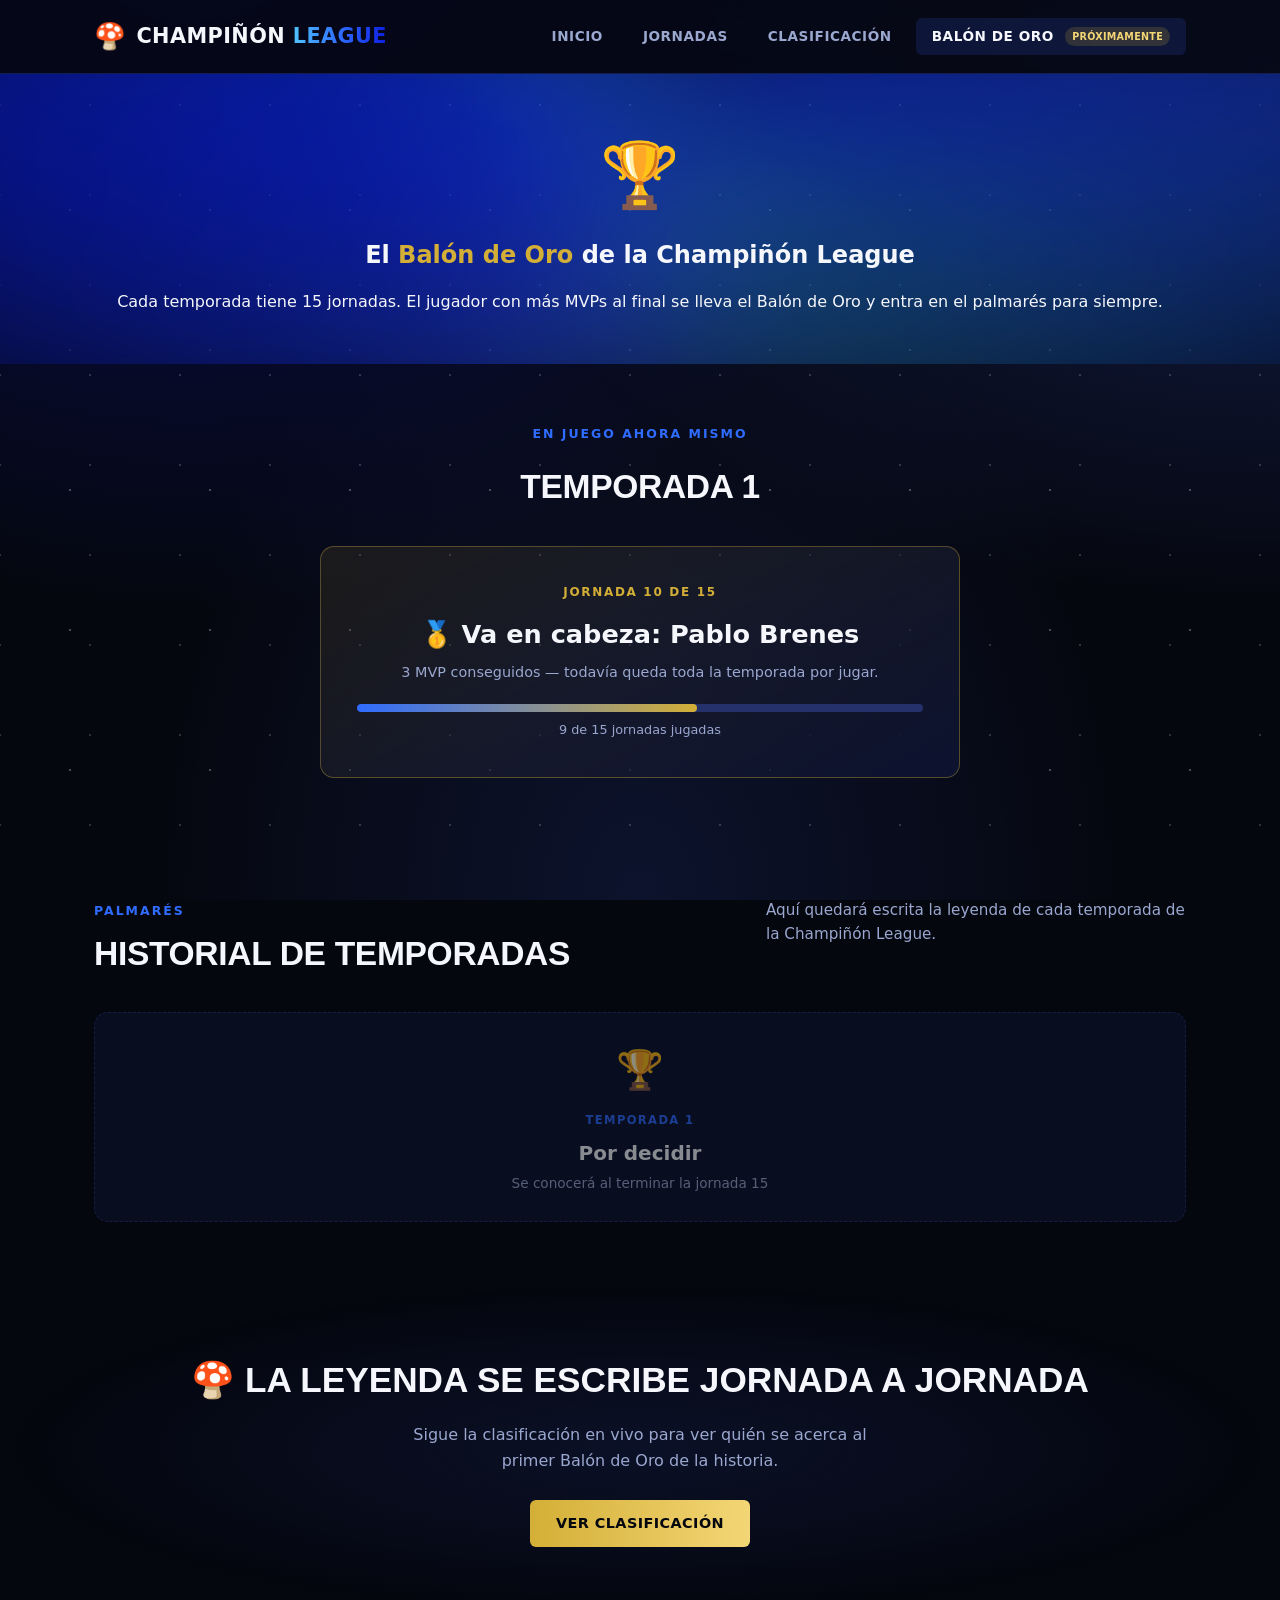
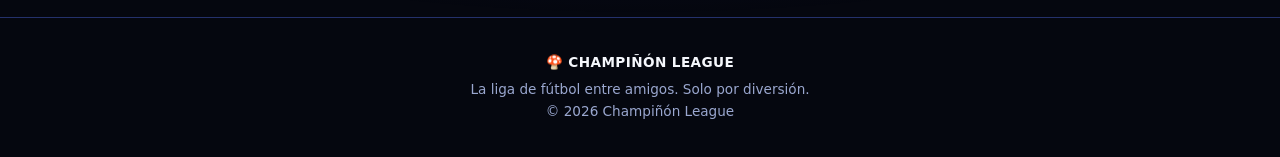
==== balon-de-oro.html @ 0bfac767 "Jornada 9 jugada: MVP Fran, lesión de Roberto; añadir jornada 10 pendiente Co-Authored-By: Claude So" ====
<!DOCTYPE html>
<html lang="es">
<head>
<meta charset="UTF-8">
<meta name="viewport" content="width=device-width, initial-scale=1.0, maximum-scale=1.0, user-scalable=no, shrink-to-fit=no">
<title>Champiñón League — Balón de Oro</title>
<meta name="description" content="Palmarés del Balón de Oro de la Champiñón League: quién ha ganado cada temporada y quién va camino de ganar la actual.">
<link rel="stylesheet" href="css/style.css">
</head>
<body>

<header class="cabecera">
  <nav class="nav">
    <a href="index.html" class="marca">
      <span class="icono">🍄</span>
      <span>Champiñón <span class="liga">League</span></span>
    </a>
    <button class="menu-toggle" id="menuToggle" aria-label="Abrir menú">
      <span></span><span></span><span></span>
    </button>
    <div class="enlaces" id="enlaces">
      <a href="index.html">Inicio</a>
      <a href="jornadas.html">Jornadas</a>
      <a href="clasificacion.html">Clasificación</a>
      <a href="balon-de-oro.html" class="activo">Balón de Oro <span class="badge-proximamente">Próximamente</span></a>
    </div>
  </nav>
</header>

<section class="balon-hero">
  <div class="contenedor">
    <div class="hero-glow" aria-hidden="true"></div>
    <div class="emoji-grande">🏆</div>
    <h1>El <span class="destacado" style="color:var(--oro)">Balón de Oro</span> de la Champiñón League</h1>
    <p class="subtitulo" style="margin-top:14px;">
      Cada temporada tiene 15 jornadas. El jugador con más MVPs al final se
      lleva el Balón de Oro y entra en el palmarés para siempre.
    </p>
  </div>
</section>

<section>
  <div class="contenedor">
    <div class="titulo-seccion" style="justify-content:center; text-align:center; flex-direction:column; align-items:center;">
      <span class="eyebrow">En juego ahora mismo</span>
      <h2>Temporada 1</h2>
    </div>

    <div class="temporada-actual-card">
      <span class="eyebrow">Jornada 10 de 15</span>
      <h3>🥇 Va en cabeza: Pablo Brenes</h3>
      <p>3 MVP conseguidos — todavía queda toda la temporada por jugar.</p>
      <div class="progreso-barra">
        <div class="relleno" style="width:60%;"></div>
      </div>
      <div class="progreso-texto">9 de 15 jornadas jugadas</div>
    </div>
  </div>
</section>

<section>
  <div class="contenedor">
    <div class="titulo-seccion">
      <div>
        <span class="eyebrow">Palmarés</span>
        <h2>Historial de temporadas</h2>
      </div>
      <p>Aquí quedará escrita la leyenda de cada temporada de la Champiñón League.</p>
    </div>

    <div class="historial-grid">
      <div class="temporada-card pendiente">
        <div class="trofeo-grande">🏆</div>
        <div class="num-temporada">Temporada 1</div>
        <div class="ganador">Por decidir</div>
        <div class="detalle">Se conocerá al terminar la jornada 15</div>
      </div>
    </div>
  </div>
</section>

<section class="cta">
  <div class="contenedor">
    <h2>🍄 La leyenda se escribe jornada a jornada</h2>
    <p>Sigue la clasificación en vivo para ver quién se acerca al primer Balón de Oro de la historia.</p>
    <a href="clasificacion.html" class="boton oro">Ver clasificación</a>
  </div>
</section>

<footer>
  <div class="contenedor">
    <div class="foot-marca">🍄 Champiñón League</div>
    <div>La liga de fútbol entre amigos. Solo por diversión.</div>
    <div>© 2026 Champiñón League</div>
  </div>
</footer>

<script>
  const toggle = document.getElementById('menuToggle');
  const enlaces = document.getElementById('enlaces');
  toggle.addEventListener('click', () => enlaces.classList.toggle('abierto'));
</script>

</body>
</html>
---- css/style.css ----
/* Champiñón League — estilos estilo UEFA Champions League */

:root {
  --azul-ucl: #0a1240;
  --azul-medio: #101e5e;
  --verde-cesped: #142868;      /* usado en gradientes (antes verde cancha) */
  --verde-oscuro: #060a24;      /* fondo profundo / texto sobre acentos claros */
  --verde-neon: #2f6cff;        /* azul UCL brillante, acento principal */
  --azul-profundo: #0d1ee0;     /* azul intenso para degradados */
  --azul-brillo: #4fc3ff;       /* azul cian claro, reflejos tipo cristal */
  --oro: #d4af37;
  --oro-claro: #f3d675;
  --negro: #05070f;
  --gris-oscuro: #0d1330;
  --gris-medio: #24316b;
  --blanco: #f5f7fc;
  --texto-suave: #9aa7cf;
  --rojo-tarjeta: #e63946;
  --radius: 14px;
  --sombra: 0 10px 30px rgba(0, 0, 0, 0.45);
}

* {
  box-sizing: border-box;
  margin: 0;
  padding: 0;
}

html {
  scroll-behavior: smooth;
}

body {
  font-family: 'Segoe UI', system-ui, -apple-system, sans-serif;
  background: var(--negro);
  color: var(--blanco);
  line-height: 1.6;
  overflow-x: hidden;
}

/* Fondo tipo "starball" de la Champions: degradado de azules + estrellas dispersas */
body::before {
  content: "";
  position: fixed;
  inset: 0;
  z-index: -2;
  background:
    radial-gradient(ellipse at 15% -10%, rgba(13, 30, 224, 0.35), transparent 50%),
    radial-gradient(ellipse at 100% 10%, rgba(63, 102, 255, 0.25), transparent 45%),
    radial-gradient(ellipse at 50% 100%, rgba(63, 102, 255, 0.12), transparent 55%),
    linear-gradient(180deg, #070c26, var(--negro) 40%);
}

body::after {
  content: "";
  position: fixed;
  inset: 0;
  z-index: -1;
  pointer-events: none;
  opacity: 0.5;
  background-image:
    radial-gradient(rgba(255, 255, 255, 0.55) 1px, transparent 1.4px),
    radial-gradient(rgba(255, 255, 255, 0.35) 1px, transparent 1.4px);
  background-size: 140px 140px, 90px 90px;
  background-position: 0 0, 45px 60px;
}

img {
  max-width: 100%;
  display: block;
}

a {
  color: inherit;
  text-decoration: none;
}

.contenedor {
  width: 100%;
  max-width: 1140px;
  margin: 0 auto;
  padding: 0 24px;
}

/* ---------- Header ---------- */

.cabecera {
  position: sticky;
  top: 0;
  z-index: 100;
  background: rgba(5, 7, 15, 0.85);
  backdrop-filter: blur(10px);
  border-bottom: 1px solid rgba(63, 102, 255, 0.25);
}

.nav {
  display: flex;
  align-items: center;
  justify-content: space-between;
  padding: 16px 24px;
  max-width: 1140px;
  margin: 0 auto;
}

.marca {
  display: flex;
  align-items: center;
  gap: 10px;
  font-weight: 900;
  font-size: 1.3rem;
  letter-spacing: 0.02em;
  text-transform: uppercase;
}

.marca .icono {
  font-size: 1.6rem;
}

.marca .liga {
  background: linear-gradient(90deg, var(--azul-brillo), var(--verde-neon), var(--azul-profundo));
  -webkit-background-clip: text;
  background-clip: text;
  color: transparent;
}

.enlaces {
  display: flex;
  gap: 8px;
  align-items: center;
}

.enlaces a {
  padding: 8px 16px;
  border-radius: 6px;
  font-weight: 700;
  font-size: 0.85rem;
  text-transform: uppercase;
  letter-spacing: 0.04em;
  color: var(--texto-suave);
  transition: background 0.2s, color 0.2s;
}

.badge-proximamente {
  display: inline-block;
  margin-left: 6px;
  padding: 2px 7px;
  border-radius: 999px;
  background: rgba(212, 175, 55, 0.18);
  color: var(--oro-claro);
  font-size: 0.6rem;
  font-weight: 800;
  letter-spacing: 0.03em;
  vertical-align: middle;
}

.enlaces a:hover,
.enlaces a.activo {
  background: rgba(63, 102, 255, 0.15);
  color: var(--blanco);
}

.menu-toggle {
  display: none;
  flex-direction: column;
  gap: 5px;
  background: none;
  border: none;
  cursor: pointer;
  padding: 8px;
}

.menu-toggle span {
  width: 24px;
  height: 2px;
  background: var(--blanco);
  border-radius: 2px;
}

/* ---------- Hero ---------- */

.hero,
.balon-hero {
  position: relative;
  padding: 90px 24px 70px;
  text-align: center;
  overflow: hidden;
  isolation: isolate;
}

.hero::after {
  content: "";
  position: absolute;
  bottom: 0;
  left: 0;
  right: 0;
  height: 1px;
  background: linear-gradient(90deg, transparent, rgba(63, 102, 255, 0.5), transparent);
}

/* Resplandor tipo "starball" de la Champions detrás de cada hero */
.hero-glow {
  position: absolute;
  inset: -30%;
  z-index: -1;
  pointer-events: none;
  background:
    radial-gradient(ellipse at 50% 25%, transparent 0%, rgba(5, 7, 15, 0.4) 55%, var(--negro) 88%),
    conic-gradient(
      from 200deg at 50% 30%,
      rgba(63, 102, 255, 0.6) 0deg,
      rgba(13, 30, 224, 0.55) 70deg,
      rgba(79, 195, 255, 0.5) 130deg,
      transparent 180deg,
      rgba(13, 30, 224, 0.5) 230deg,
      rgba(79, 195, 255, 0.4) 290deg,
      rgba(63, 102, 255, 0.6) 360deg
    );
  filter: blur(80px) saturate(1.35);
  animation: girar-glow 22s linear infinite;
}

@keyframes girar-glow {
  from { transform: rotate(0deg); }
  to { transform: rotate(360deg); }
}

.hero-emoji {
  font-size: 3.2rem;
  margin-bottom: 14px;
}

.hero h1 {
  font-family: 'Arial Black', 'Segoe UI', sans-serif;
  font-size: clamp(2.2rem, 6vw, 3.6rem);
  font-weight: 900;
  letter-spacing: -0.01em;
  text-transform: uppercase;
  line-height: 1.05;
  margin-bottom: 18px;
}

.hero h1 .destacado {
  background: linear-gradient(90deg, var(--azul-brillo), var(--verde-neon), var(--azul-profundo));
  -webkit-background-clip: text;
  background-clip: text;
  color: transparent;
  display: inline-block;
}

.hero p.subtitulo {
  max-width: 640px;
  margin: 0 auto 32px;
  color: var(--texto-suave);
  font-size: 1.1rem;
}

.hero-stats {
  display: flex;
  flex-wrap: wrap;
  gap: 14px;
  justify-content: center;
  margin-top: 10px;
}

.stat-chip {
  background: var(--gris-oscuro);
  border: 1px solid var(--gris-medio);
  border-radius: 8px;
  padding: 10px 20px;
  font-size: 0.85rem;
  font-weight: 700;
  text-transform: uppercase;
  letter-spacing: 0.03em;
  color: var(--texto-suave);
}

.stat-chip strong {
  color: var(--blanco);
  font-size: 1rem;
}

/* ---------- Secciones generales ---------- */

section {
  padding: 60px 0;
}

.titulo-seccion {
  display: flex;
  align-items: baseline;
  justify-content: space-between;
  flex-wrap: wrap;
  gap: 10px;
  margin-bottom: 32px;
}

.titulo-seccion h2 {
  font-family: 'Arial Black', 'Segoe UI', sans-serif;
  font-size: clamp(1.6rem, 4vw, 2.1rem);
  font-weight: 900;
  text-transform: uppercase;
  letter-spacing: -0.01em;
}

.titulo-seccion .eyebrow {
  display: block;
  font-size: 0.78rem;
  text-transform: uppercase;
  letter-spacing: 0.16em;
  color: var(--verde-neon);
  font-weight: 800;
  margin-bottom: 6px;
}

.titulo-seccion p {
  color: var(--texto-suave);
  font-size: 0.95rem;
  max-width: 420px;
}

/* ---------- Tarjetas de jornada ---------- */

.jornadas-grid {
  display: flex;
  flex-direction: column;
  gap: 22px;
}

.jornada-card {
  display: flex;
  align-items: flex-start;
  gap: 26px;
  background: linear-gradient(155deg, var(--gris-oscuro), var(--negro));
  border: 1px solid var(--gris-medio);
  border-radius: var(--radius);
  padding: 26px;
  position: relative;
  transition: transform 0.25s ease, border-color 0.25s ease, box-shadow 0.25s ease;
}

.jornada-card:hover {
  transform: translateY(-4px);
  border-color: rgba(63, 102, 255, 0.5);
  box-shadow: 0 12px 30px rgba(63, 102, 255, 0.12);
}

.jornada-info {
  flex: 1;
  min-width: 0;
  display: flex;
  align-items: flex-start;
  gap: 18px;
}

.jornada-texto {
  flex: 1;
  min-width: 0;
}

.jornada-numero {
  display: inline-flex;
  align-items: center;
  gap: 8px;
  background: rgba(63, 102, 255, 0.15);
  color: var(--blanco);
  font-weight: 800;
  font-size: 0.75rem;
  text-transform: uppercase;
  letter-spacing: 0.05em;
  padding: 5px 12px;
  border-radius: 6px;
  margin-bottom: 16px;
}

.jornada-card h3 {
  font-size: 1.25rem;
  font-weight: 800;
  margin-bottom: 4px;
}

.jornada-fecha {
  color: var(--texto-suave);
  font-size: 0.85rem;
  margin-bottom: 18px;
}

.jornada-destacados {
  display: flex;
  flex-direction: row;
  flex-wrap: wrap;
  gap: 10px 32px;
  margin-bottom: 18px;
}

.destacado-item {
  display: flex;
  align-items: center;
  gap: 10px;
  font-size: 0.9rem;
}

.destacado-item .emoji {
  font-size: 1.1rem;
  width: 24px;
  text-align: center;
}

.destacado-item .etiqueta {
  color: var(--texto-suave);
  min-width: 90px;
}

.destacado-item .valor {
  font-weight: 700;
}

.mvp-banner {
  display: flex;
  align-items: center;
  gap: 10px;
  background: linear-gradient(90deg, rgba(212, 175, 55, 0.16), rgba(212, 175, 55, 0.02));
  border: 1px solid rgba(212, 175, 55, 0.35);
  border-radius: 10px;
  padding: 10px 14px;
  margin-bottom: 16px;
}

.mvp-banner .trofeo {
  font-size: 1.3rem;
}

.mvp-banner .texto small {
  display: block;
  color: var(--texto-suave);
  font-size: 0.7rem;
  text-transform: uppercase;
  letter-spacing: 0.1em;
}

.mvp-banner .texto strong {
  color: var(--oro-claro);
  font-size: 1.02rem;
}

.lesion-banner {
  display: flex;
  align-items: center;
  gap: 10px;
  background: linear-gradient(90deg, rgba(230, 57, 70, 0.16), rgba(230, 57, 70, 0.02));
  border: 1px solid rgba(230, 57, 70, 0.35);
  border-radius: 10px;
  padding: 10px 14px;
  margin-bottom: 16px;
}

.lesion-banner .cruz {
  font-size: 1.3rem;
}

.lesion-banner .texto small {
  display: block;
  color: var(--texto-suave);
  font-size: 0.7rem;
  text-transform: uppercase;
  letter-spacing: 0.1em;
}

.lesion-banner .texto strong {
  color: var(--rojo-tarjeta);
  font-size: 1.02rem;
}

.mvp-poster {
  flex-shrink: 0;
  height: 230px;
}

.mvp-poster img {
  height: 100%;
  width: auto;
  display: block;
  border-radius: 8px;
  border: 1px solid rgba(212, 175, 55, 0.35);
  object-fit: cover;
}

.jornada-video {
  display: inline-flex;
  align-items: center;
  gap: 8px;
  font-size: 0.8rem;
  font-weight: 800;
  text-transform: uppercase;
  letter-spacing: 0.03em;
  color: var(--blanco);
  border: 1px solid rgba(63, 102, 255, 0.4);
  padding: 8px 14px;
  border-radius: 6px;
  transition: background 0.2s;
}

.jornada-video:hover {
  background: rgba(63, 102, 255, 0.15);
}

.ver-mas-wrap {
  text-align: center;
  margin-top: 36px;
}

/* ---------- Portada: noticias + sidebar ---------- */

.portada-layout {
  display: grid;
  grid-template-columns: 2fr 1fr;
  gap: 28px;
  align-items: start;
}

.noticia-card {
  display: block;
  background: linear-gradient(155deg, var(--gris-oscuro), var(--negro));
  border: 1px solid var(--gris-medio);
  border-radius: var(--radius);
  overflow: hidden;
  transition: transform 0.25s ease, border-color 0.25s ease, box-shadow 0.25s ease;
}

.noticia-card:hover {
  transform: translateY(-4px);
  border-color: rgba(63, 102, 255, 0.5);
  box-shadow: 0 12px 30px rgba(63, 102, 255, 0.12);
}

.noticia-img {
  aspect-ratio: 16 / 9;
  display: flex;
  align-items: center;
  justify-content: center;
  font-size: 2.4rem;
  background:
    radial-gradient(ellipse at 30% 20%, rgba(63, 102, 255, 0.4), transparent 60%),
    linear-gradient(155deg, var(--azul-medio), var(--negro));
  position: relative;
  overflow: hidden;
}

.noticia-img img {
  position: absolute;
  inset: 0;
  width: 100%;
  height: 100%;
  object-fit: cover;
}

.noticia-card.destacada .noticia-img {
  font-size: 3.4rem;
}

.noticia-tag {
  position: absolute;
  top: 12px;
  left: 12px;
  background: rgba(5, 7, 15, 0.75);
  border: 1px solid rgba(63, 102, 255, 0.4);
  color: var(--blanco);
  font-size: 0.68rem;
  font-weight: 800;
  text-transform: uppercase;
  letter-spacing: 0.06em;
  padding: 4px 10px;
  border-radius: 999px;
}

.noticia-tag.oro {
  border-color: rgba(212, 175, 55, 0.5);
  color: var(--oro-claro);
}

.noticia-tag.rojo {
  border-color: rgba(230, 57, 70, 0.55);
  color: #ff8a94;
}

.noticia-body {
  padding: 18px 20px 22px;
}

.noticia-card.destacada .noticia-body {
  padding: 22px 24px 26px;
}

.noticia-fecha {
  color: var(--texto-suave);
  font-size: 0.75rem;
  text-transform: uppercase;
  letter-spacing: 0.05em;
  margin-bottom: 8px;
}

.noticia-body h3 {
  font-size: 1.02rem;
  font-weight: 800;
  line-height: 1.3;
  margin-bottom: 8px;
}

.noticia-card.destacada .noticia-body h3 {
  font-size: 1.4rem;
}

.noticia-body p {
  color: var(--texto-suave);
  font-size: 0.87rem;
}

.noticias-grid-secundarias {
  display: grid;
  grid-template-columns: repeat(2, 1fr);
  gap: 20px;
  margin-top: 20px;
}

@media (max-width: 560px) {
  .noticias-grid-secundarias {
    grid-template-columns: 1fr;
  }
}

.sidebar-col {
  display: flex;
  flex-direction: column;
  gap: 22px;
}

.widget {
  background: var(--gris-oscuro);
  border: 1px solid var(--gris-medio);
  border-radius: var(--radius);
  padding: 22px;
}

.widget-titulo {
  display: flex;
  align-items: center;
  justify-content: space-between;
  margin-bottom: 16px;
}

.widget-titulo h3 {
  font-size: 0.95rem;
  font-weight: 800;
  text-transform: uppercase;
  letter-spacing: 0.05em;
}

.widget-titulo .eyebrow {
  font-size: 0.68rem;
  color: var(--verde-neon);
  font-weight: 800;
  text-transform: uppercase;
  letter-spacing: 0.1em;
}

.mini-tabla {
  display: flex;
  flex-direction: column;
  gap: 4px;
}

.mini-fila {
  display: flex;
  align-items: center;
  gap: 10px;
  padding: 9px 6px;
  border-radius: 8px;
  font-size: 0.87rem;
}

.mini-fila.lider {
  background: rgba(212, 175, 55, 0.08);
}

.mini-fila .mini-pos {
  width: 18px;
  color: var(--texto-suave);
  font-weight: 800;
  font-size: 0.8rem;
}

.mini-fila.lider .mini-pos {
  color: var(--oro);
}

.mini-fila .avatar {
  width: 28px;
  height: 28px;
  font-size: 0.68rem;
}

.mini-fila .mini-nombre {
  flex: 1;
  font-weight: 700;
}

.mini-fila .mini-mvp {
  font-weight: 800;
  color: var(--oro-claro);
  font-size: 0.85rem;
}

.widget-link {
  display: block;
  text-align: center;
  margin-top: 16px;
  font-size: 0.8rem;
  font-weight: 800;
  text-transform: uppercase;
  letter-spacing: 0.04em;
  color: var(--blanco);
  border: 1px solid var(--gris-medio);
  padding: 10px;
  border-radius: 6px;
  transition: border-color 0.2s, background 0.2s;
}

.widget-link:hover {
  border-color: var(--verde-neon);
  background: rgba(63, 102, 255, 0.1);
}

.reglas-lista {
  display: flex;
  flex-direction: column;
  gap: 14px;
}

.regla-item {
  display: flex;
  align-items: flex-start;
  gap: 10px;
}

.regla-num {
  flex-shrink: 0;
  width: 22px;
  height: 22px;
  border-radius: 50%;
  background: rgba(63, 102, 255, 0.15);
  color: var(--verde-neon);
  font-weight: 800;
  font-size: 0.72rem;
  display: flex;
  align-items: center;
  justify-content: center;
}

.regla-item p {
  color: var(--texto-suave);
  font-size: 0.85rem;
  line-height: 1.5;
}

/* ---------- Vídeo highlights (jornadas) ---------- */

.video-frame {
  position: relative;
  aspect-ratio: 16 / 9;
  border-radius: 10px;
  overflow: hidden;
  background:
    radial-gradient(ellipse at 30% 20%, rgba(63, 102, 255, 0.35), transparent 60%),
    linear-gradient(155deg, var(--azul-medio), var(--negro));
  display: flex;
  align-items: center;
  justify-content: center;
  border: 1px solid var(--gris-medio);
}

.video-frame[data-video] {
  cursor: pointer;
}

.video-frame[data-video]:hover .play-btn {
  background: rgba(63, 102, 255, 0.35);
  transform: scale(1.08);
}

.jornada-card .video-frame {
  flex: 0 0 320px;
  width: 320px;
}

.video-frame iframe {
  position: absolute;
  inset: 0;
  width: 100%;
  height: 100%;
  border: 0;
}

.video-poster {
  position: absolute;
  inset: 0;
  width: 100%;
  height: 100%;
  object-fit: cover;
  z-index: 0;
}

.video-frame.tiene-portada::after {
  content: "";
  position: absolute;
  inset: 0;
  background: linear-gradient(180deg, rgba(5, 7, 15, 0.15), rgba(5, 7, 15, 0.55));
  z-index: 0;
}

.video-frame .play-btn,
.video-frame .video-label {
  position: relative;
  z-index: 1;
}

.video-frame .play-btn {
  width: 58px;
  height: 58px;
  border-radius: 50%;
  background: rgba(255, 255, 255, 0.1);
  backdrop-filter: blur(4px);
  border: 1px solid rgba(255, 255, 255, 0.3);
  display: flex;
  align-items: center;
  justify-content: center;
  font-size: 1.3rem;
  color: var(--blanco);
  transition: background 0.2s, transform 0.2s;
}

.video-frame .video-label {
  position: absolute;
  bottom: 12px;
  left: 12px;
  font-size: 0.68rem;
  text-transform: uppercase;
  letter-spacing: 0.06em;
  font-weight: 800;
  background: rgba(5, 7, 15, 0.65);
  padding: 5px 10px;
  border-radius: 6px;
}

.boton {
  display: inline-flex;
  align-items: center;
  gap: 8px;
  background: linear-gradient(90deg, var(--azul-brillo), var(--verde-neon), var(--azul-profundo));
  color: var(--blanco);
  font-weight: 800;
  text-transform: uppercase;
  letter-spacing: 0.03em;
  padding: 12px 26px;
  border-radius: 6px;
  font-size: 0.9rem;
  border: none;
  cursor: pointer;
  transition: transform 0.2s, box-shadow 0.2s;
}

.boton:hover {
  transform: translateY(-2px);
  box-shadow: 0 8px 24px rgba(63, 102, 255, 0.3);
}

.boton.oro {
  background: linear-gradient(90deg, var(--oro), var(--oro-claro));
  color: var(--negro);
}

.boton.oro:hover {
  box-shadow: 0 8px 24px rgba(212, 175, 55, 0.3);
}

.boton.fantasma {
  background: transparent;
  border: 1px solid var(--gris-medio);
  color: var(--blanco);
}


/* ---------- Ranking de clasificación (estilo lista tipo Post United) ---------- */

.avatar {
  width: 52px;
  height: 52px;
  border-radius: 8px;
  background: linear-gradient(135deg, var(--verde-neon), var(--azul-profundo));
  display: flex;
  align-items: center;
  justify-content: center;
  font-weight: 800;
  color: var(--blanco);
  font-size: 1.05rem;
  flex-shrink: 0;
  overflow: hidden;
}

.avatar img {
  width: 100%;
  height: 100%;
  object-fit: cover;
  display: block;
}

.ranking-lista {
  display: flex;
  flex-direction: column;
  gap: 8px;
  background: var(--gris-oscuro);
  border: 1px solid var(--gris-medio);
  border-radius: var(--radius);
  padding: 10px;
}

.ranking-fila {
  display: flex;
  align-items: center;
  gap: 14px;
  background: var(--negro);
  border-radius: 8px;
  padding: 10px 14px;
  transition: transform 0.15s ease;
}

.ranking-fila:hover {
  transform: translateX(4px);
}

.ranking-fila.lider {
  background: linear-gradient(90deg, var(--oro), var(--oro-claro));
}

.ranking-num {
  flex-shrink: 0;
  width: 34px;
  height: 34px;
  border-radius: 7px;
  display: flex;
  align-items: center;
  justify-content: center;
  background: var(--verde-neon);
  color: var(--blanco);
  font-weight: 900;
  font-size: 1rem;
}

.ranking-fila.lider .ranking-num {
  background: var(--azul-profundo);
  color: var(--blanco);
}

.ranking-avatar {
  width: 42px;
  height: 42px;
  border-radius: 50%;
  background: linear-gradient(135deg, var(--verde-neon), var(--azul-profundo));
  display: flex;
  align-items: center;
  justify-content: center;
  font-weight: 800;
  color: var(--blanco);
  font-size: 0.85rem;
  flex-shrink: 0;
  overflow: hidden;
  border: 2px solid var(--gris-medio);
}

.ranking-fila.lider .ranking-avatar {
  border-color: var(--negro);
}

.ranking-avatar img {
  width: 100%;
  height: 100%;
  object-fit: cover;
  display: block;
}

.ranking-nombre {
  flex: 1;
  min-width: 0;
  font-weight: 800;
  text-transform: uppercase;
  letter-spacing: 0.02em;
  font-size: 0.95rem;
  color: var(--blanco);
  white-space: nowrap;
  overflow: hidden;
  text-overflow: ellipsis;
}

.ranking-fila.lider .ranking-nombre {
  color: var(--negro);
}

.ranking-mvp-wrap {
  flex-shrink: 0;
  min-width: 44px;
  text-align: center;
  padding: 6px 14px;
  border-radius: 8px;
  background: var(--oro);
  border: 1px solid rgba(0, 0, 0, 0.15);
}

.ranking-fila.lider .ranking-mvp-wrap {
  background: var(--negro);
}

.ranking-mvp {
  display: block;
  font-weight: 900;
  font-size: 1.05rem;
  color: var(--negro);
  line-height: 1;
}

.ranking-fila.lider .ranking-mvp {
  color: var(--oro-claro);
}

.ranking-mvp-label {
  display: none;
}

.leyenda {
  display: flex;
  flex-wrap: wrap;
  gap: 18px;
  margin-top: 18px;
  color: var(--texto-suave);
  font-size: 0.82rem;
}

/* ---------- Balón de Oro ---------- */

.balon-hero {
  text-align: center;
  padding: 50px 24px;
}

.balon-hero .emoji-grande {
  font-size: 4rem;
  margin-bottom: 10px;
}

.temporada-actual-card {
  max-width: 640px;
  margin: 0 auto;
  background: linear-gradient(155deg, rgba(212, 175, 55, 0.1), var(--gris-oscuro));
  border: 1px solid rgba(212, 175, 55, 0.35);
  border-radius: var(--radius);
  padding: 36px;
  text-align: center;
}

.temporada-actual-card .eyebrow {
  color: var(--oro);
  font-weight: 800;
  text-transform: uppercase;
  font-size: 0.75rem;
  letter-spacing: 0.14em;
  margin-bottom: 12px;
  display: block;
}

.temporada-actual-card h3 {
  font-size: 1.6rem;
  margin-bottom: 6px;
}

.temporada-actual-card p {
  color: var(--texto-suave);
  font-size: 0.9rem;
  margin-bottom: 20px;
}

.progreso-barra {
  height: 8px;
  background: var(--gris-medio);
  border-radius: 999px;
  overflow: hidden;
  margin-bottom: 8px;
}

.progreso-barra .relleno {
  height: 100%;
  background: linear-gradient(90deg, var(--verde-neon), var(--oro));
  border-radius: 999px;
}

.progreso-texto {
  font-size: 0.8rem;
  color: var(--texto-suave);
}

.historial-grid {
  display: grid;
  grid-template-columns: repeat(auto-fit, minmax(260px, 1fr));
  gap: 20px;
}

.temporada-card {
  background: var(--gris-oscuro);
  border: 1px solid var(--gris-medio);
  border-radius: var(--radius);
  padding: 26px;
  text-align: center;
  position: relative;
}

.temporada-card.pendiente {
  opacity: 0.55;
  border-style: dashed;
}

.temporada-card .trofeo-grande {
  font-size: 2.4rem;
  margin-bottom: 10px;
}

.temporada-card .num-temporada {
  font-size: 0.72rem;
  text-transform: uppercase;
  letter-spacing: 0.12em;
  color: var(--verde-neon);
  font-weight: 800;
  margin-bottom: 8px;
}

.temporada-card .ganador {
  font-size: 1.25rem;
  font-weight: 800;
  margin-bottom: 4px;
}

.temporada-card .detalle {
  color: var(--texto-suave);
  font-size: 0.85rem;
}

/* ---------- CTA / Footer ---------- */

.cta {
  text-align: center;
  padding: 70px 24px;
  background: radial-gradient(ellipse at center, rgba(63, 102, 255, 0.1), transparent 70%);
}

.cta h2 {
  font-family: 'Arial Black', 'Segoe UI', sans-serif;
  font-size: clamp(1.6rem, 4vw, 2.2rem);
  font-weight: 900;
  text-transform: uppercase;
  margin-bottom: 14px;
}

.cta p {
  color: var(--texto-suave);
  max-width: 480px;
  margin: 0 auto 26px;
}

footer {
  border-top: 1px solid var(--gris-medio);
  padding: 34px 24px;
  text-align: center;
  color: var(--texto-suave);
  font-size: 0.85rem;
}

footer .foot-marca {
  font-weight: 900;
  text-transform: uppercase;
  letter-spacing: 0.03em;
  color: var(--blanco);
  margin-bottom: 6px;
}

/* ---------- Responsive ---------- */

@media (max-width: 900px) {
  .portada-layout {
    grid-template-columns: 1fr;
  }

  .jornada-card {
    flex-direction: column;
  }

  .jornada-card .video-frame {
    width: 100%;
    flex-basis: auto;
  }
}

@media (max-width: 720px) {
  html {
    font-size: 85%;
  }

  .contenedor {
    padding: 0 16px;
  }

  .enlaces {
    position: fixed;
    top: 66px;
    left: 0;
    right: 0;
    background: var(--gris-oscuro);
    flex-direction: column;
    align-items: stretch;
    padding: 14px;
    border-bottom: 1px solid var(--gris-medio);
    display: none;
    gap: 4px;
  }

  .enlaces.abierto {
    display: flex;
  }

  .enlaces a {
    text-align: center;
  }

  .menu-toggle {
    display: flex;
  }

  .hero {
    padding: 40px 16px 32px;
  }

  .hero-emoji {
    font-size: 2.2rem;
    margin-bottom: 10px;
  }

  .hero-stats {
    gap: 8px;
  }

  .stat-chip {
    padding: 7px 14px;
    font-size: 0.78rem;
  }

  section {
    padding: 32px 0;
  }

  .noticia-img {
    font-size: 1.8rem;
  }

  .noticia-card.destacada .noticia-img {
    font-size: 2.4rem;
  }

  .avatar {
    width: 40px;
    height: 40px;
    font-size: 0.85rem;
  }

  .ranking-fila {
    gap: 12px;
    padding: 14px 16px;
  }

  .ranking-avatar {
    width: 34px;
    height: 34px;
    font-size: 0.72rem;
  }

  .ranking-num {
    width: 28px;
    height: 28px;
    font-size: 0.85rem;
  }

  .ranking-nombre {
    font-size: 0.82rem;
  }

  .ranking-mvp {
    font-size: 0.9rem;
  }

  .ranking-mvp-wrap {
    min-width: 34px;
    padding: 5px 10px;
  }
}
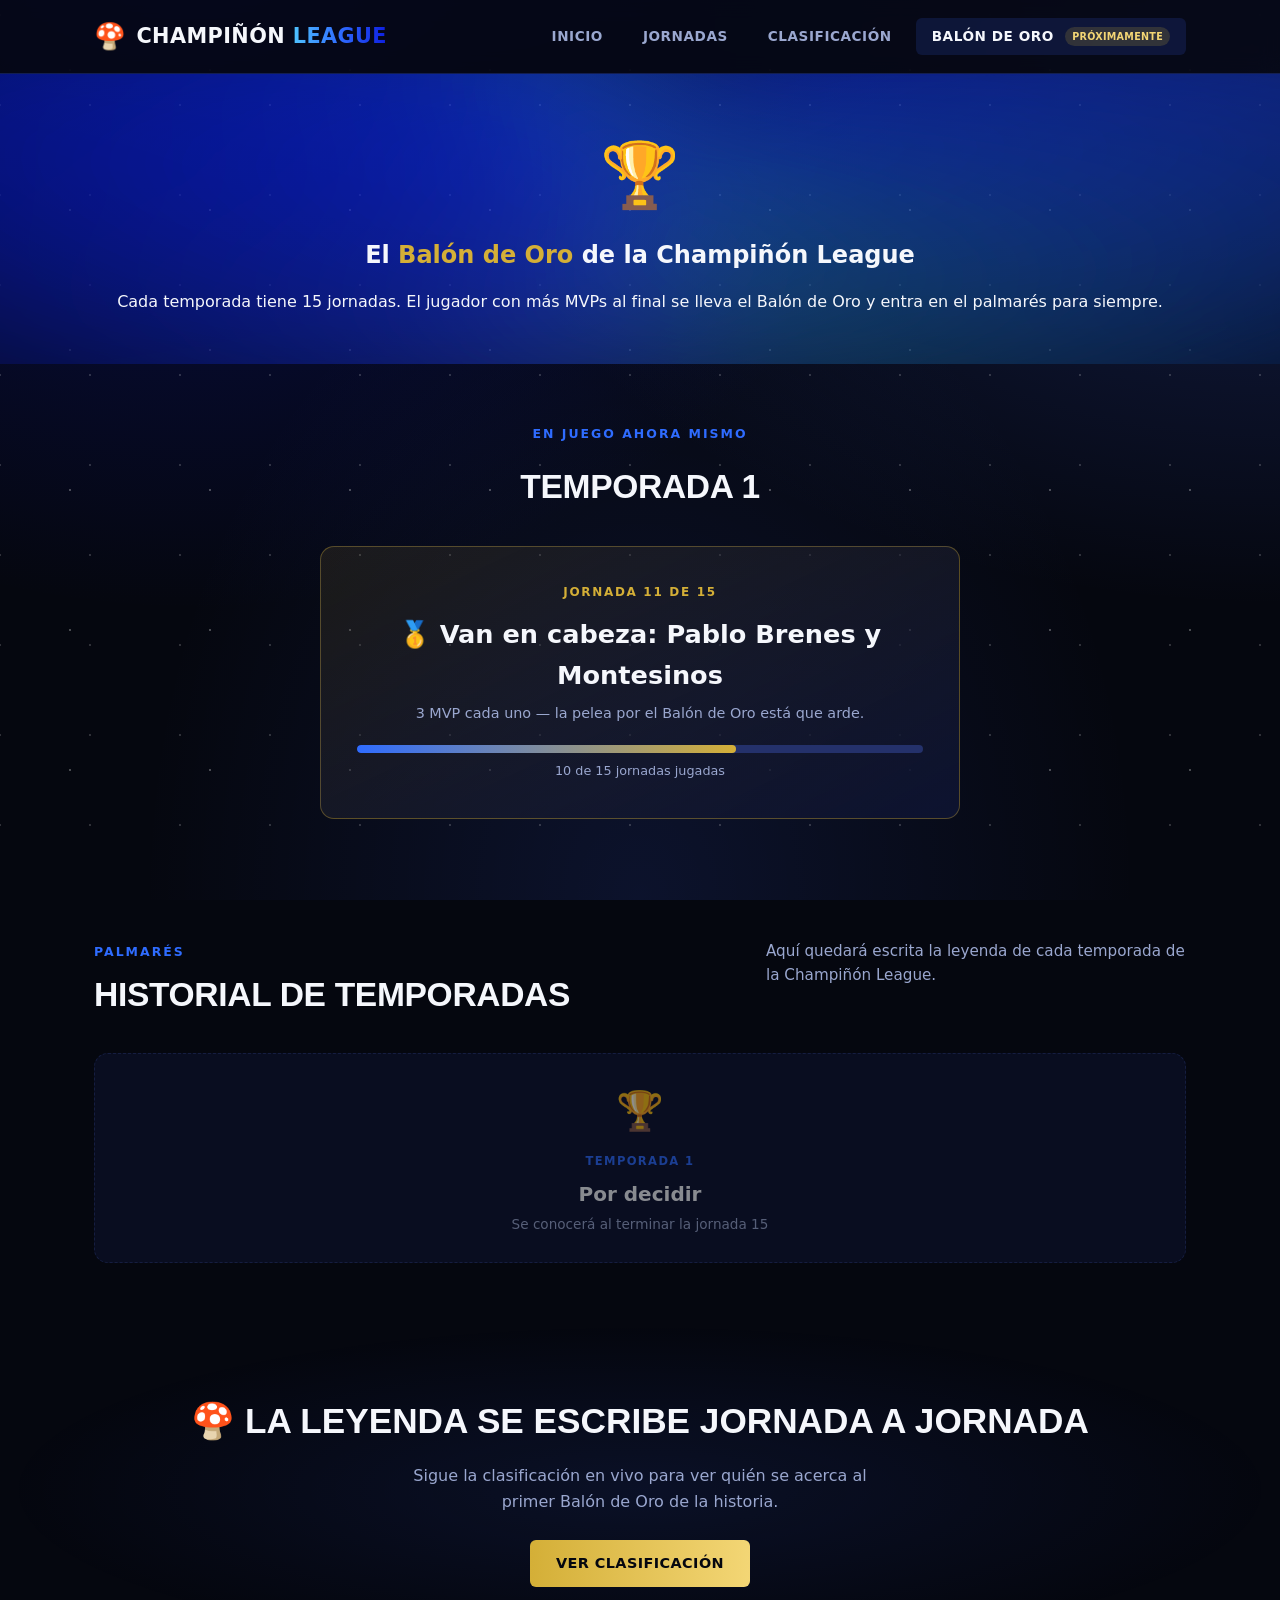
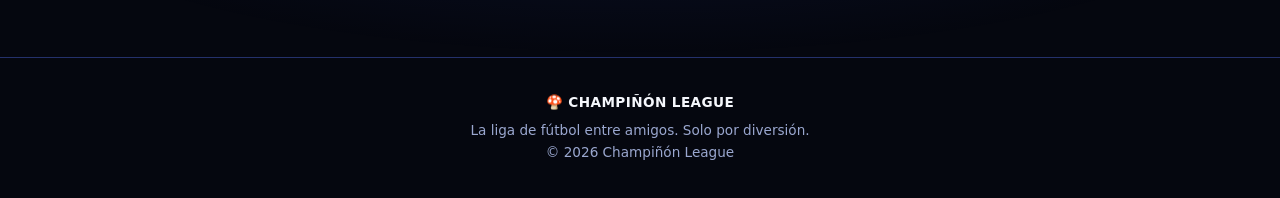
==== commit fa1a4ed2: "Jornada 10 Especial jugada: MVP Montesinos, vídeo conectado; añadir jornada 11 pendiente Co-Authored" ====
--- a/balon-de-oro.html
+++ b/balon-de-oro.html
@@ -47,13 +47,13 @@
     </div>
 
     <div class="temporada-actual-card">
-      <span class="eyebrow">Jornada 10 de 15</span>
-      <h3>🥇 Va en cabeza: Pablo Brenes</h3>
-      <p>3 MVP conseguidos — todavía queda toda la temporada por jugar.</p>
+      <span class="eyebrow">Jornada 11 de 15</span>
+      <h3>🥇 Van en cabeza: Pablo Brenes y Montesinos</h3>
+      <p>3 MVP cada uno — la pelea por el Balón de Oro está que arde.</p>
       <div class="progreso-barra">
-        <div class="relleno" style="width:60%;"></div>
+        <div class="relleno" style="width:67%;"></div>
       </div>
-      <div class="progreso-texto">9 de 15 jornadas jugadas</div>
+      <div class="progreso-texto">10 de 15 jornadas jugadas</div>
     </div>
   </div>
 </section>
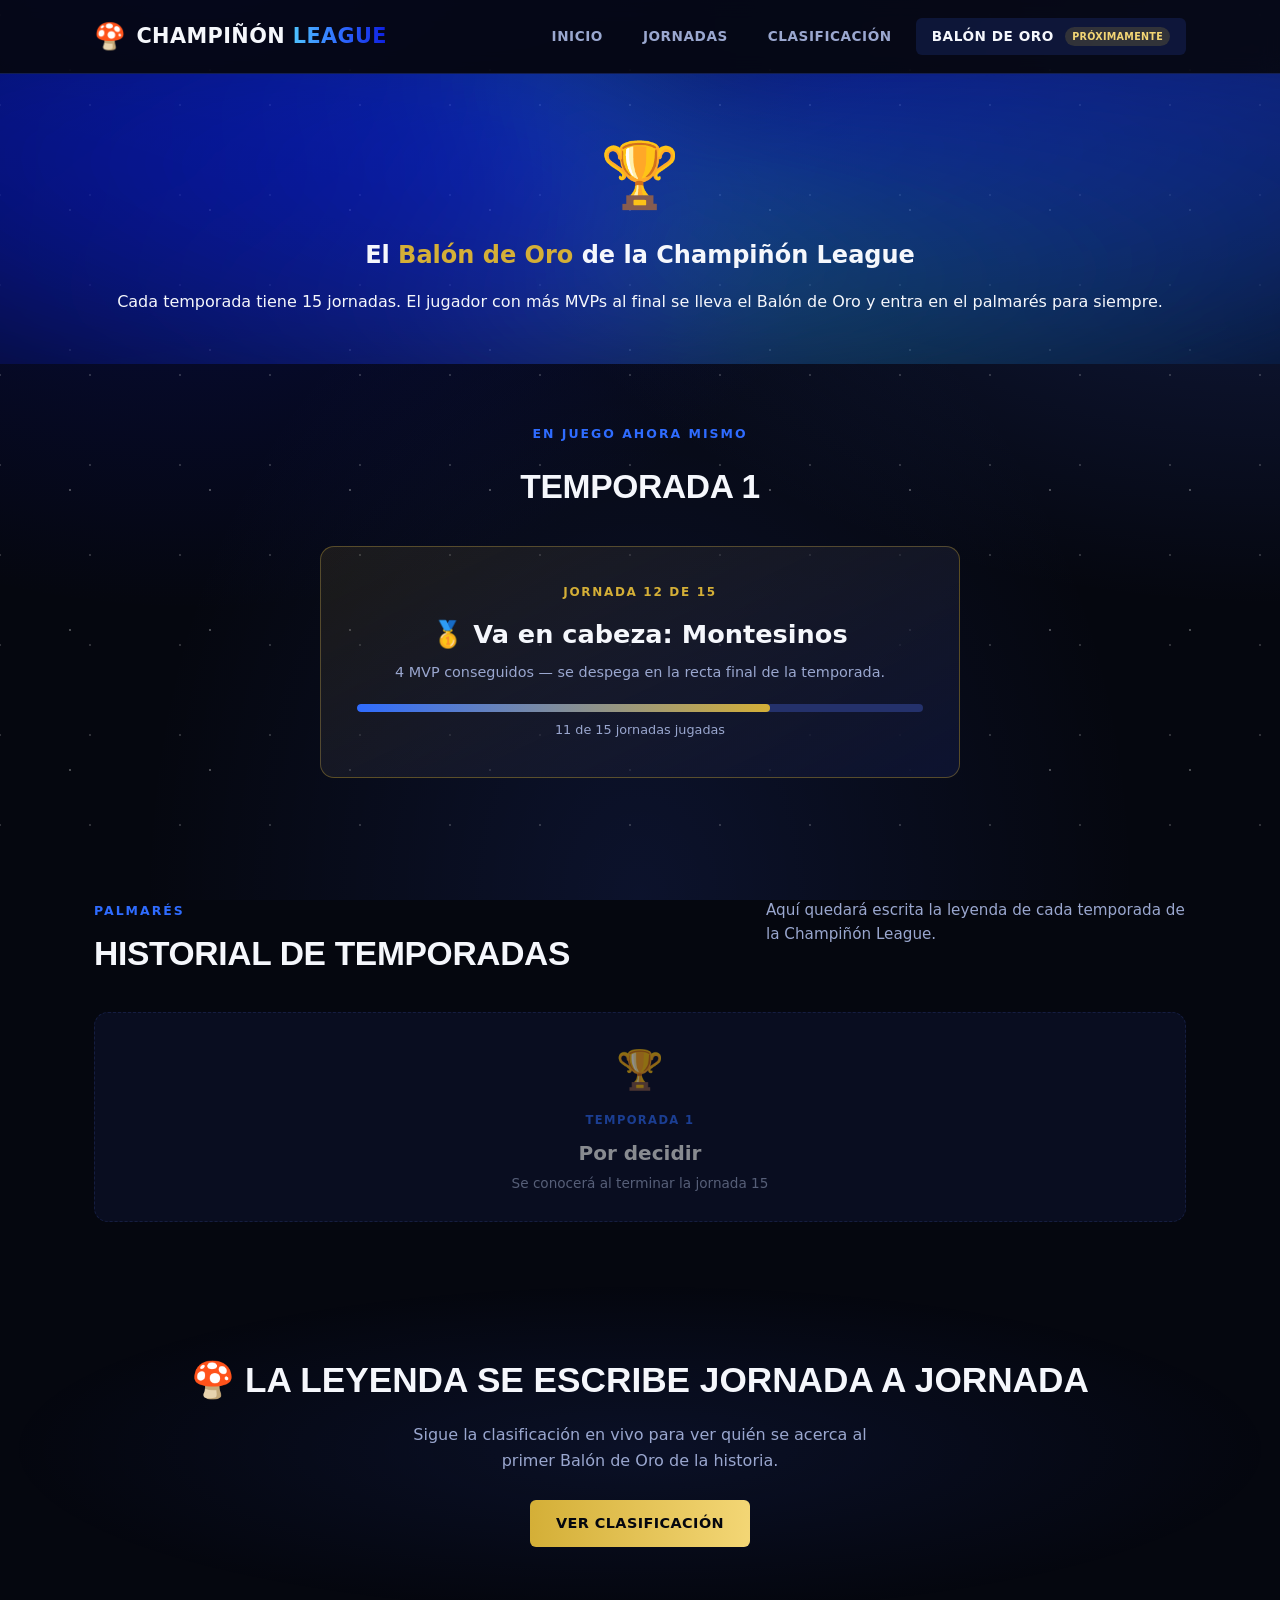
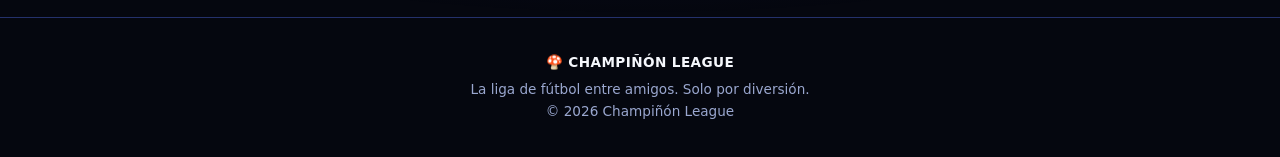
==== commit 6d92d97c: "Jornada 11 jugada: MVP Montesinos (líder en solitario), vídeo conectado; añadir jornada 12 pendiente" ====
--- a/balon-de-oro.html
+++ b/balon-de-oro.html
@@ -47,13 +47,13 @@
     </div>
 
     <div class="temporada-actual-card">
-      <span class="eyebrow">Jornada 11 de 15</span>
-      <h3>🥇 Van en cabeza: Pablo Brenes y Montesinos</h3>
-      <p>3 MVP cada uno — la pelea por el Balón de Oro está que arde.</p>
+      <span class="eyebrow">Jornada 12 de 15</span>
+      <h3>🥇 Va en cabeza: Montesinos</h3>
+      <p>4 MVP conseguidos — se despega en la recta final de la temporada.</p>
       <div class="progreso-barra">
-        <div class="relleno" style="width:67%;"></div>
+        <div class="relleno" style="width:73%;"></div>
       </div>
-      <div class="progreso-texto">10 de 15 jornadas jugadas</div>
+      <div class="progreso-texto">11 de 15 jornadas jugadas</div>
     </div>
   </div>
 </section>
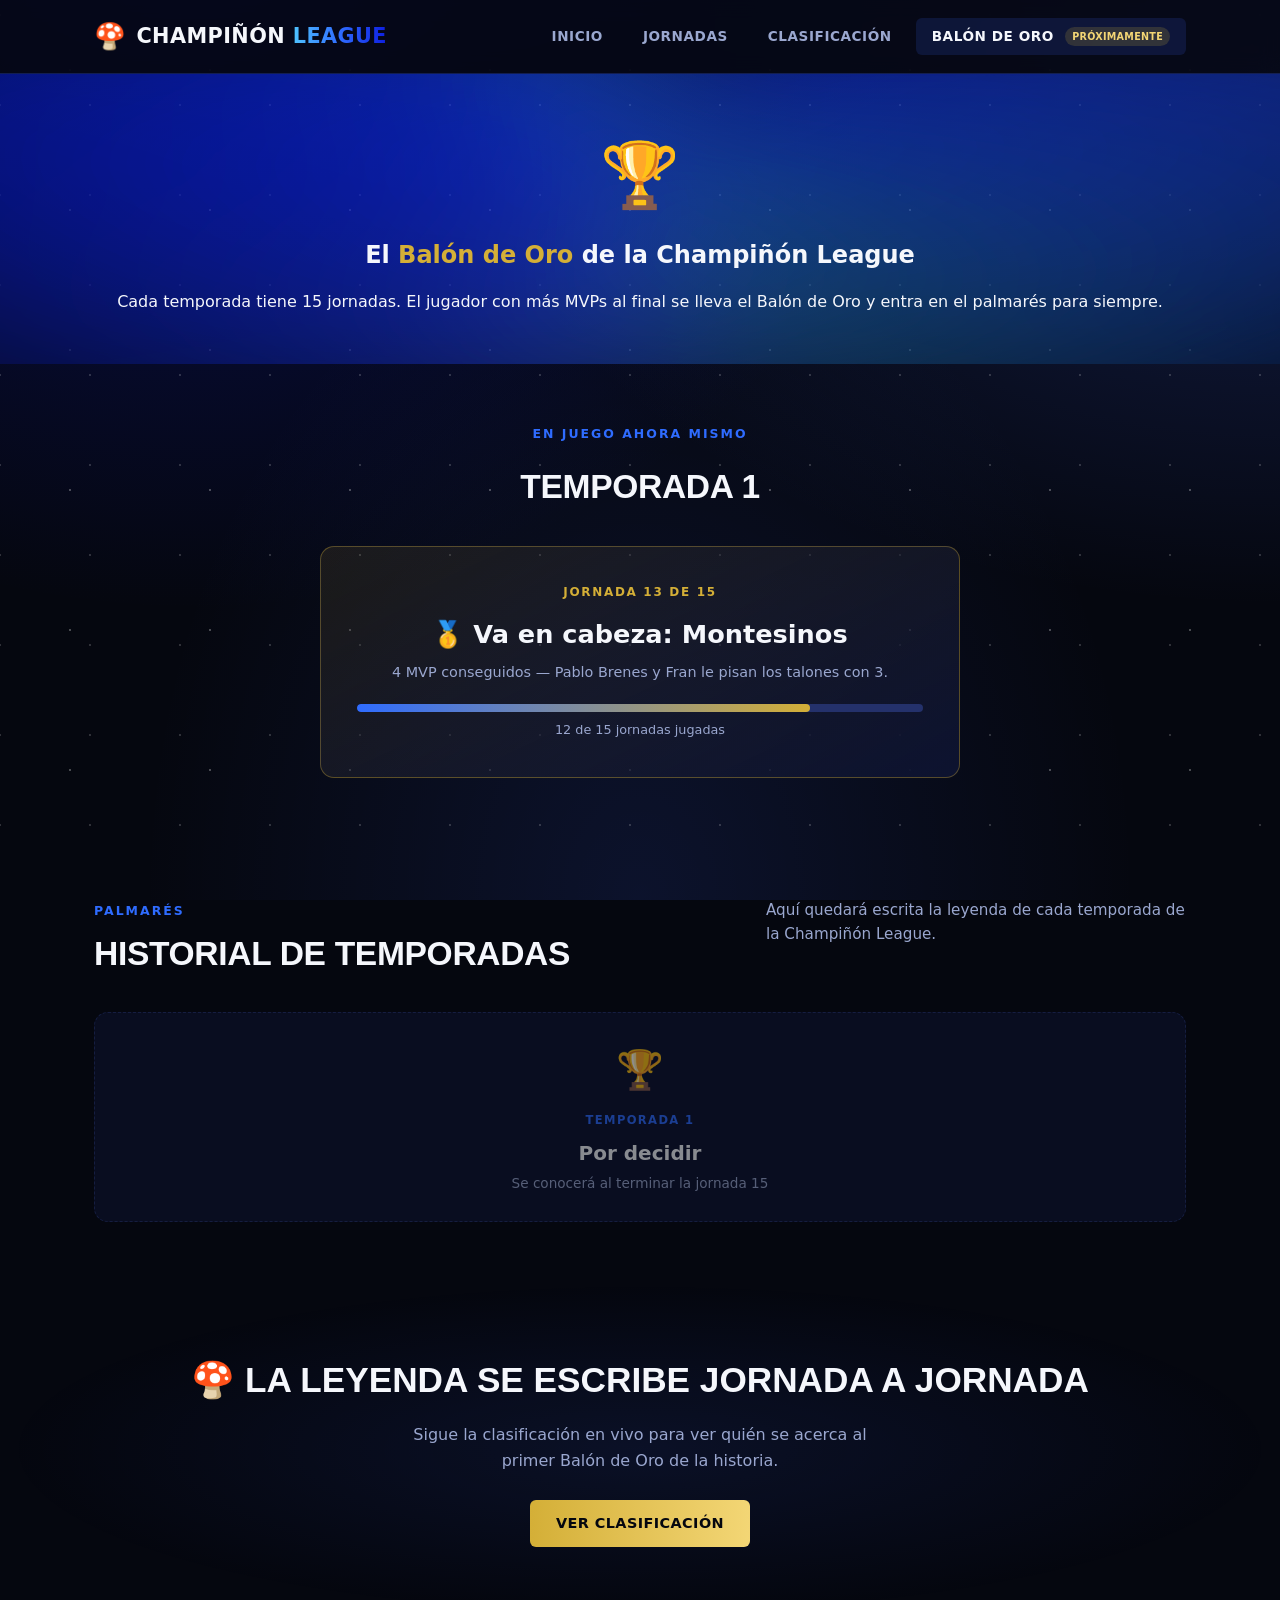
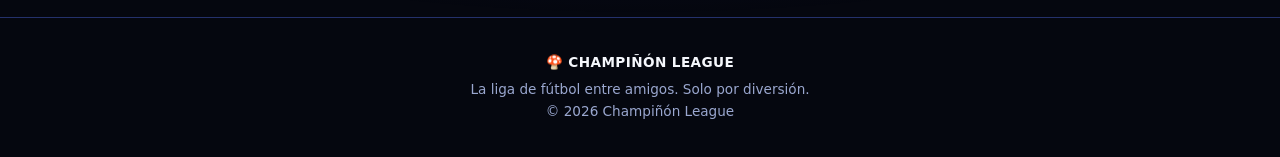
==== commit 396a8cd2: "Jornada 12 jugada: MVP Fran, portada añadida; añadir jornada 13 pendiente Co-Authored-By: Claude Son" ====
--- a/balon-de-oro.html
+++ b/balon-de-oro.html
@@ -47,13 +47,13 @@
     </div>
 
     <div class="temporada-actual-card">
-      <span class="eyebrow">Jornada 12 de 15</span>
+      <span class="eyebrow">Jornada 13 de 15</span>
       <h3>🥇 Va en cabeza: Montesinos</h3>
-      <p>4 MVP conseguidos — se despega en la recta final de la temporada.</p>
+      <p>4 MVP conseguidos — Pablo Brenes y Fran le pisan los talones con 3.</p>
       <div class="progreso-barra">
-        <div class="relleno" style="width:73%;"></div>
+        <div class="relleno" style="width:80%;"></div>
       </div>
-      <div class="progreso-texto">11 de 15 jornadas jugadas</div>
+      <div class="progreso-texto">12 de 15 jornadas jugadas</div>
     </div>
   </div>
 </section>
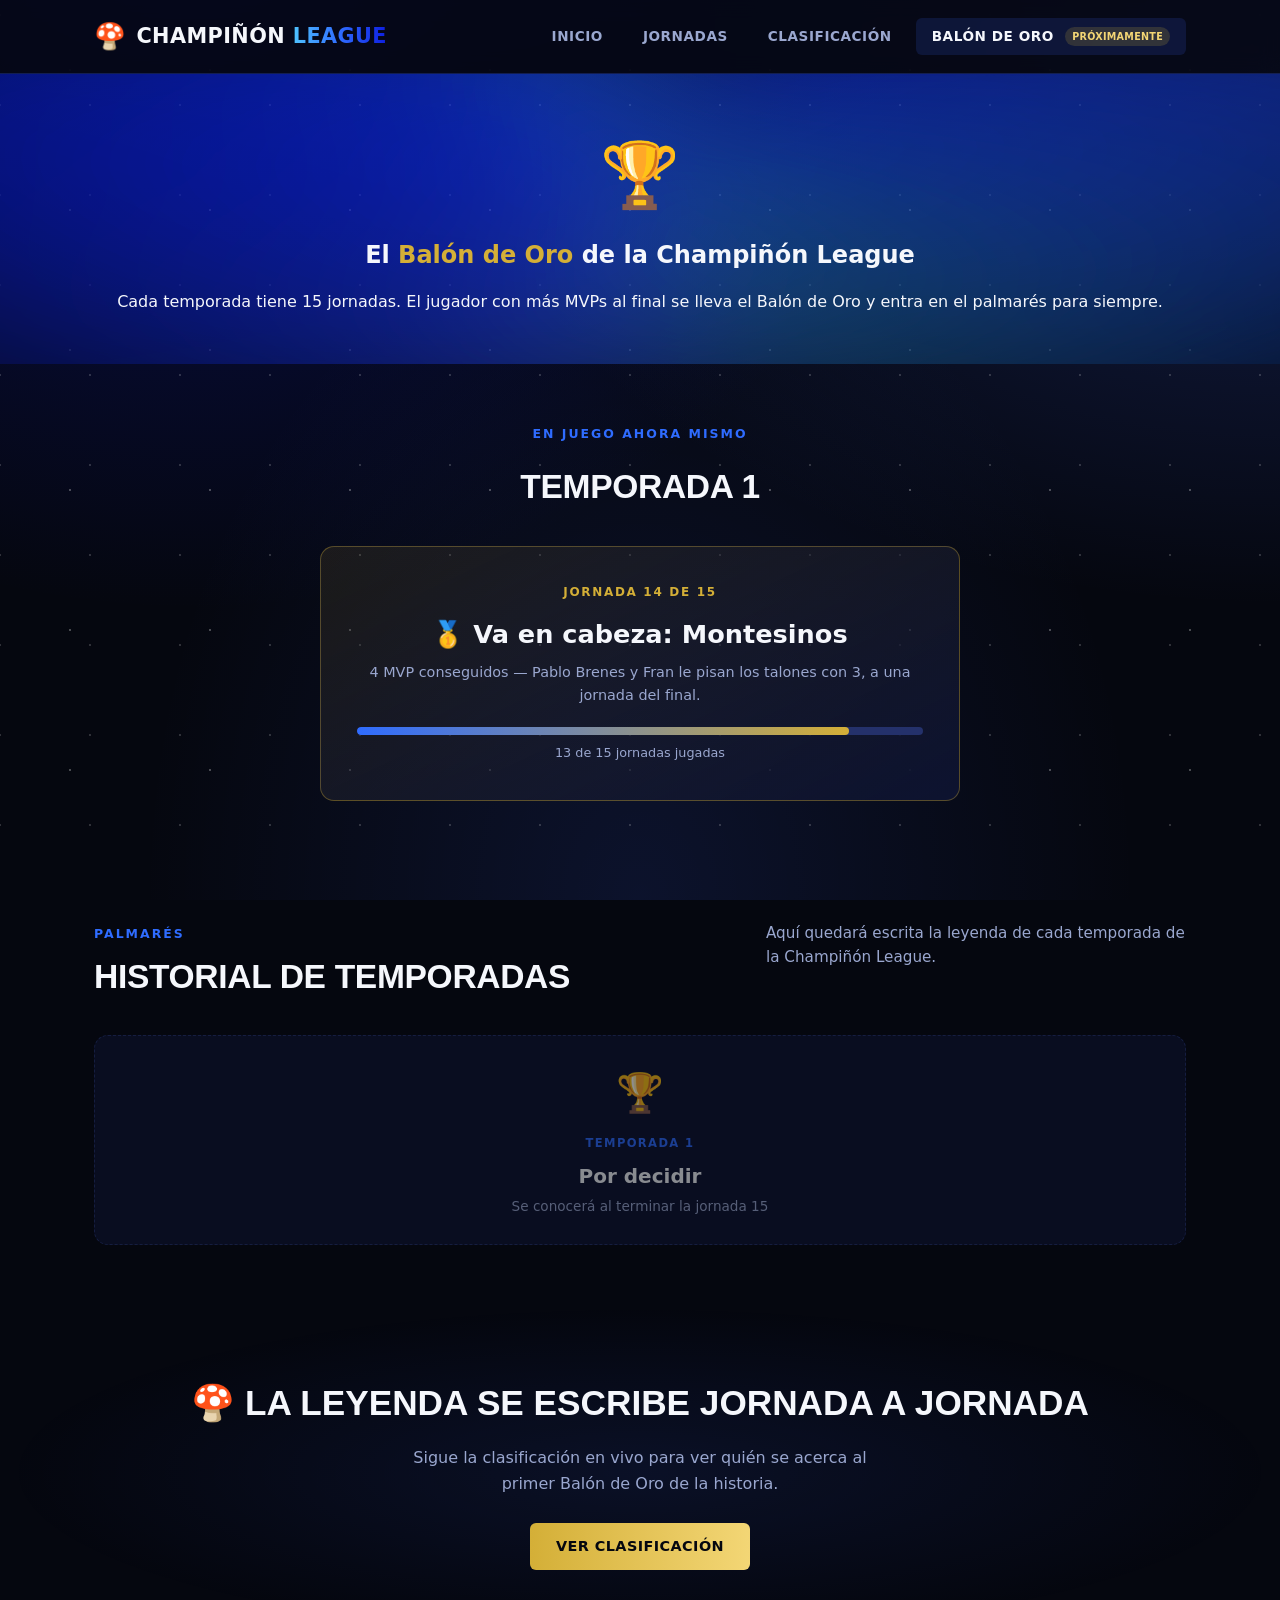
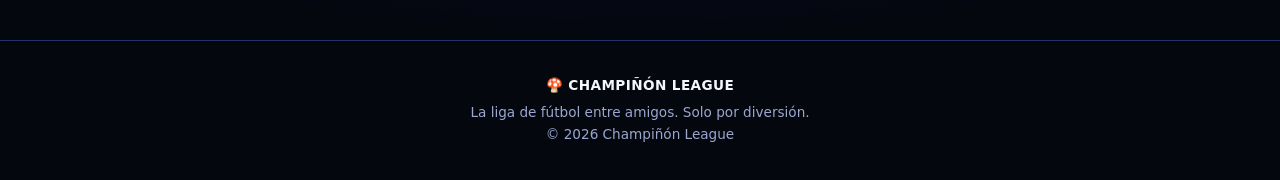
==== commit 814f6b48: "Conectar vídeo de highlights de la jornada 13; añadir jornada 14 pendiente Co-Authored-By: Claude So" ====
--- a/balon-de-oro.html
+++ b/balon-de-oro.html
@@ -47,13 +47,13 @@
     </div>
 
     <div class="temporada-actual-card">
-      <span class="eyebrow">Jornada 13 de 15</span>
+      <span class="eyebrow">Jornada 14 de 15</span>
       <h3>🥇 Va en cabeza: Montesinos</h3>
-      <p>4 MVP conseguidos — Pablo Brenes y Fran le pisan los talones con 3.</p>
+      <p>4 MVP conseguidos — Pablo Brenes y Fran le pisan los talones con 3, a una jornada del final.</p>
       <div class="progreso-barra">
-        <div class="relleno" style="width:80%;"></div>
+        <div class="relleno" style="width:87%;"></div>
       </div>
-      <div class="progreso-texto">12 de 15 jornadas jugadas</div>
+      <div class="progreso-texto">13 de 15 jornadas jugadas</div>
     </div>
   </div>
 </section>
--- a/css/style.css
+++ b/css/style.css
@@ -149,6 +149,21 @@
   color: var(--oro-claro);
   font-size: 0.6rem;
   font-weight: 800;
+  letter-spacing: 0.03em;
+  vertical-align: middle;
+}
+
+.badge-fichaje {
+  display: inline-block;
+  margin-left: 8px;
+  padding: 2px 8px;
+  border-radius: 999px;
+  background: rgba(47, 108, 255, 0.18);
+  border: 1px solid rgba(47, 108, 255, 0.5);
+  color: var(--azul-brillo);
+  font-size: 0.6rem;
+  font-weight: 800;
+  text-transform: uppercase;
   letter-spacing: 0.03em;
   vertical-align: middle;
 }
@@ -729,38 +744,6 @@
   background: rgba(63, 102, 255, 0.1);
 }
 
-.reglas-lista {
-  display: flex;
-  flex-direction: column;
-  gap: 14px;
-}
-
-.regla-item {
-  display: flex;
-  align-items: flex-start;
-  gap: 10px;
-}
-
-.regla-num {
-  flex-shrink: 0;
-  width: 22px;
-  height: 22px;
-  border-radius: 50%;
-  background: rgba(63, 102, 255, 0.15);
-  color: var(--verde-neon);
-  font-weight: 800;
-  font-size: 0.72rem;
-  display: flex;
-  align-items: center;
-  justify-content: center;
-}
-
-.regla-item p {
-  color: var(--texto-suave);
-  font-size: 0.85rem;
-  line-height: 1.5;
-}
-
 /* ---------- Vídeo highlights (jornadas) ---------- */
 
 .video-frame {
@@ -885,6 +868,24 @@
   background: transparent;
   border: 1px solid var(--gris-medio);
   color: var(--blanco);
+}
+
+.boton.rojo {
+  background: linear-gradient(90deg, #ff5c68, var(--rojo-tarjeta));
+  color: var(--blanco);
+}
+
+.boton.rojo:hover {
+  box-shadow: 0 8px 24px rgba(230, 57, 70, 0.35);
+}
+
+.boton-ancho {
+  width: 100%;
+  justify-content: center;
+}
+
+.reglas-boton-wrap {
+  padding-top: 4px;
 }
 
 
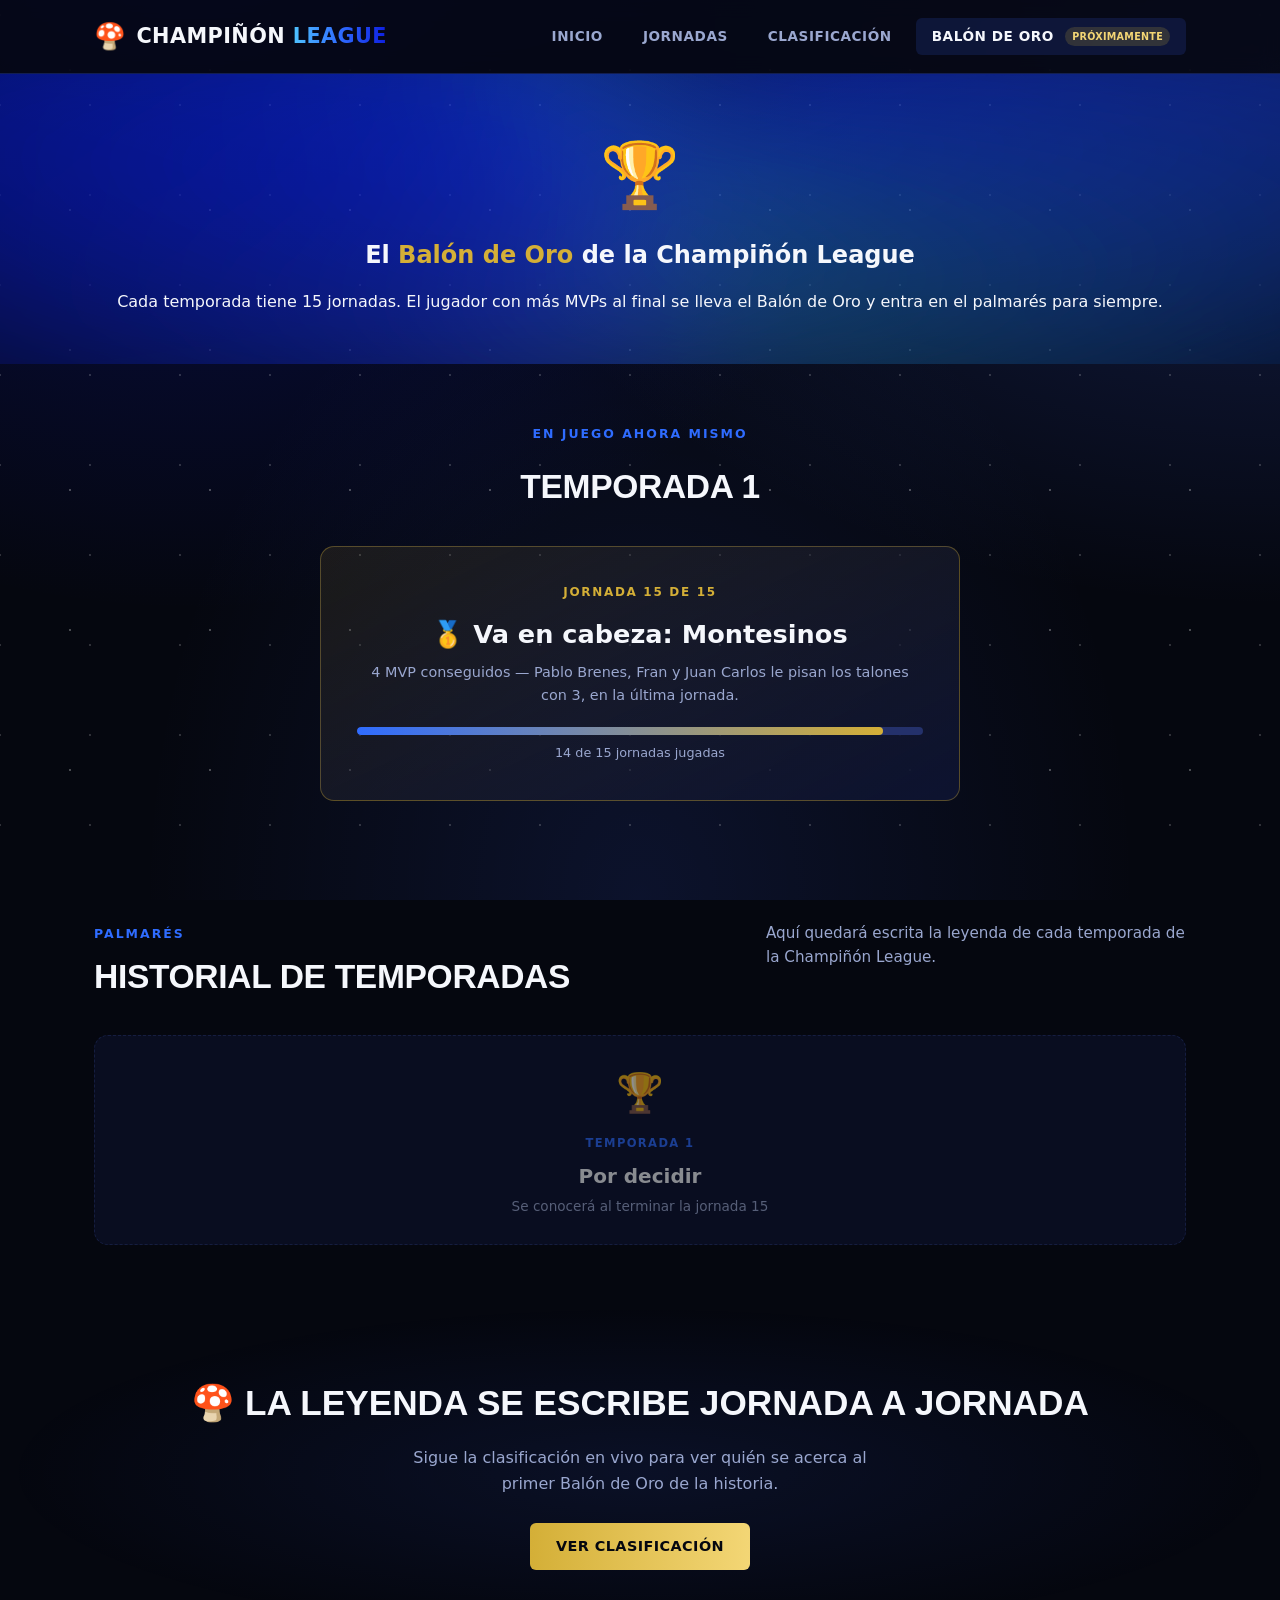
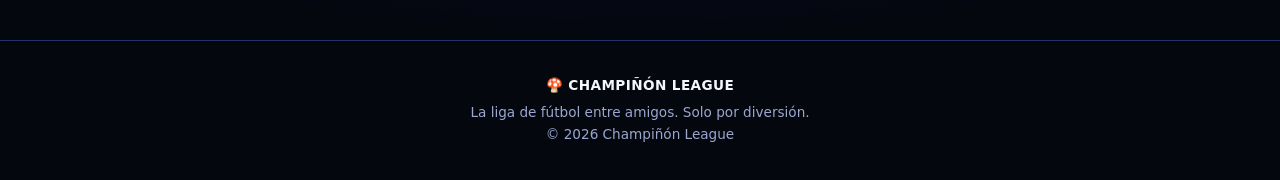
==== commit cb4797c0: "Conectar vídeo de highlights de la jornada 14; avanzar progreso a la última jornada Co-Authored-By: " ====
--- a/balon-de-oro.html
+++ b/balon-de-oro.html
@@ -47,13 +47,13 @@
     </div>
 
     <div class="temporada-actual-card">
-      <span class="eyebrow">Jornada 14 de 15</span>
+      <span class="eyebrow">Jornada 15 de 15</span>
       <h3>🥇 Va en cabeza: Montesinos</h3>
-      <p>4 MVP conseguidos — Pablo Brenes y Fran le pisan los talones con 3, a una jornada del final.</p>
+      <p>4 MVP conseguidos — Pablo Brenes, Fran y Juan Carlos le pisan los talones con 3, en la última jornada.</p>
       <div class="progreso-barra">
-        <div class="relleno" style="width:87%;"></div>
+        <div class="relleno" style="width:93%;"></div>
       </div>
-      <div class="progreso-texto">13 de 15 jornadas jugadas</div>
+      <div class="progreso-texto">14 de 15 jornadas jugadas</div>
     </div>
   </div>
 </section>
--- a/css/style.css
+++ b/css/style.css
@@ -568,6 +568,10 @@
   object-fit: cover;
 }
 
+.noticia-img img[src*="ismael-fichaje-oficial"] {
+  object-fit: contain;
+}
+
 .noticia-card.destacada .noticia-img {
   font-size: 3.4rem;
 }
@@ -916,20 +920,18 @@
 .ranking-lista {
   display: flex;
   flex-direction: column;
-  gap: 8px;
-  background: var(--gris-oscuro);
-  border: 1px solid var(--gris-medio);
-  border-radius: var(--radius);
-  padding: 10px;
+  gap: 10px;
 }
 
 .ranking-fila {
+  position: relative;
   display: flex;
   align-items: center;
   gap: 14px;
-  background: var(--negro);
-  border-radius: 8px;
-  padding: 10px 14px;
+  background: linear-gradient(135deg, var(--gris-oscuro), var(--negro));
+  border: 1px solid rgba(212, 175, 55, 0.2);
+  border-radius: 10px;
+  padding: 10px 16px;
   transition: transform 0.15s ease;
 }
 
@@ -938,42 +940,32 @@
 }
 
 .ranking-fila.lider {
-  background: linear-gradient(90deg, var(--oro), var(--oro-claro));
+  background: linear-gradient(135deg, var(--oro), #b8903f);
+  border-color: var(--oro-claro);
+  box-shadow: 0 10px 26px rgba(212, 175, 55, 0.22);
 }
 
 .ranking-num {
   flex-shrink: 0;
-  width: 34px;
-  height: 34px;
-  border-radius: 7px;
-  display: flex;
-  align-items: center;
-  justify-content: center;
-  background: var(--verde-neon);
-  color: var(--blanco);
+  width: 26px;
+  text-align: center;
   font-weight: 900;
-  font-size: 1rem;
+  font-size: 1.05rem;
+  color: var(--oro-claro);
 }
 
 .ranking-fila.lider .ranking-num {
-  background: var(--azul-profundo);
-  color: var(--blanco);
+  color: var(--negro);
 }
 
 .ranking-avatar {
-  width: 42px;
-  height: 42px;
+  width: 44px;
+  height: 44px;
   border-radius: 50%;
-  background: linear-gradient(135deg, var(--verde-neon), var(--azul-profundo));
-  display: flex;
-  align-items: center;
-  justify-content: center;
-  font-weight: 800;
-  color: var(--blanco);
-  font-size: 0.85rem;
   flex-shrink: 0;
   overflow: hidden;
-  border: 2px solid var(--gris-medio);
+  border: 2px solid var(--oro);
+  background: var(--gris-oscuro);
 }
 
 .ranking-fila.lider .ranking-avatar {
@@ -984,6 +976,14 @@
   width: 100%;
   height: 100%;
   object-fit: cover;
+  display: block;
+}
+
+.ranking-bandera {
+  flex-shrink: 0;
+  width: 26px;
+  height: auto;
+  border-radius: 2px;
   display: block;
 }
 
@@ -1006,28 +1006,39 @@
 
 .ranking-mvp-wrap {
   flex-shrink: 0;
-  min-width: 44px;
-  text-align: center;
-  padding: 6px 14px;
-  border-radius: 8px;
-  background: var(--oro);
-  border: 1px solid rgba(0, 0, 0, 0.15);
+  display: flex;
+  align-items: center;
+  justify-content: center;
+  gap: 8px;
+  min-width: 92px;
+  padding: 10px 18px;
+  border-radius: 10px;
+  background: rgba(212, 175, 55, 0.12);
+  border: 1px solid rgba(212, 175, 55, 0.3);
 }
 
 .ranking-fila.lider .ranking-mvp-wrap {
-  background: var(--negro);
+  background: rgba(5, 7, 15, 0.15);
+  border-color: rgba(5, 7, 15, 0.25);
+}
+
+.ranking-trofeo {
+  font-size: 1.3rem;
+  line-height: 1;
 }
 
 .ranking-mvp {
   display: block;
   font-weight: 900;
-  font-size: 1.05rem;
+  font-size: 1.5rem;
+  color: var(--oro);
+  line-height: 1;
+  min-width: 24px;
+  text-align: right;
+}
+
+.ranking-fila.lider .ranking-mvp {
   color: var(--negro);
-  line-height: 1;
-}
-
-.ranking-fila.lider .ranking-mvp {
-  color: var(--oro-claro);
 }
 
 .ranking-mvp-label {
@@ -1041,6 +1052,154 @@
   margin-top: 18px;
   color: var(--texto-suave);
   font-size: 0.82rem;
+}
+
+/* ---------- Acordeón de temporadas (clasificación) ---------- */
+
+.temporadas-acordeon {
+  display: flex;
+  flex-direction: column;
+  gap: 14px;
+}
+
+.temporada-bloque {
+  background: linear-gradient(155deg, var(--gris-oscuro), var(--negro));
+  border: 1px solid var(--gris-medio);
+  border-radius: var(--radius);
+  overflow: hidden;
+}
+
+.temporada-toggle {
+  all: unset;
+  box-sizing: border-box;
+  display: flex;
+  align-items: center;
+  justify-content: space-between;
+  gap: 16px;
+  width: 100%;
+  padding: 20px 24px;
+  cursor: pointer;
+}
+
+.temporada-toggle:hover {
+  background: rgba(63, 102, 255, 0.07);
+}
+
+.temporada-toggle .eyebrow {
+  display: inline-block;
+  font-size: 0.72rem;
+  font-weight: 800;
+  text-transform: uppercase;
+  letter-spacing: 0.08em;
+  color: var(--verde-neon);
+  margin-bottom: 6px;
+}
+
+.temporada-toggle .eyebrow.dorado {
+  color: var(--oro-claro);
+  background: rgba(212, 175, 55, 0.14);
+  border: 1px solid rgba(212, 175, 55, 0.4);
+  padding: 4px 10px;
+  border-radius: 999px;
+  letter-spacing: 0.05em;
+}
+
+.temporada-toggle h3 {
+  margin: 2px 0 0;
+  font-size: 1.15rem;
+  text-transform: uppercase;
+  letter-spacing: 0.02em;
+}
+
+.temporada-toggle .flecha {
+  flex-shrink: 0;
+  font-size: 1.2rem;
+  color: var(--verde-neon);
+  transition: transform 0.25s ease;
+}
+
+.temporada-toggle.abierto .flecha {
+  transform: rotate(180deg);
+}
+
+.temporada-panel {
+  max-height: 0;
+  overflow: hidden;
+  padding: 0 24px;
+  transition: max-height 0.35s ease, padding 0.35s ease;
+}
+
+.temporada-panel.abierto {
+  max-height: 6000px;
+  padding: 0 24px 28px;
+}
+
+.temporada-vacio {
+  color: var(--texto-suave);
+  font-size: 0.9rem;
+  padding-bottom: 24px;
+}
+
+.temporada-intro {
+  color: var(--texto-suave);
+  font-size: 0.9rem;
+  margin-bottom: 16px;
+}
+
+.premios-seccion {
+  margin-top: 36px;
+}
+
+.premios-grid {
+  display: grid;
+  grid-template-columns: repeat(3, 1fr);
+  gap: 18px;
+}
+
+.premio-card {
+  background: linear-gradient(155deg, var(--negro), var(--gris-oscuro));
+  border: 1px solid rgba(212, 175, 55, 0.25);
+  border-radius: var(--radius);
+  padding: 16px;
+  text-align: center;
+}
+
+.premio-foto {
+  aspect-ratio: 3 / 4;
+  border-radius: 10px;
+  margin-bottom: 14px;
+  background: linear-gradient(155deg, var(--gris-oscuro), var(--negro));
+  border: 1.5px dashed rgba(212, 175, 55, 0.35);
+  display: flex;
+  align-items: center;
+  justify-content: center;
+}
+
+.premio-foto svg {
+  width: 30%;
+  height: 30%;
+  color: rgba(212, 175, 55, 0.5);
+}
+
+.premio-card h4 {
+  margin: 0;
+  font-size: 0.9rem;
+  text-transform: uppercase;
+  letter-spacing: 0.02em;
+}
+
+@media (max-width: 700px) {
+  .premios-grid {
+    grid-template-columns: 1fr;
+  }
+
+  .temporada-toggle {
+    padding: 16px 18px;
+  }
+
+  .temporada-panel.abierto {
+    padding: 0 18px 22px;
+  }
 }
 
 /* ---------- Balón de Oro ---------- */
@@ -1277,32 +1436,38 @@
   }
 
   .ranking-fila {
-    gap: 12px;
-    padding: 14px 16px;
+    gap: 10px;
+    padding: 10px 12px;
   }
 
   .ranking-avatar {
-    width: 34px;
-    height: 34px;
-    font-size: 0.72rem;
+    width: 36px;
+    height: 36px;
   }
 
   .ranking-num {
-    width: 28px;
-    height: 28px;
+    width: 20px;
     font-size: 0.85rem;
   }
 
+  .ranking-bandera {
+    width: 19px;
+  }
+
   .ranking-nombre {
-    font-size: 0.82rem;
+    font-size: 0.78rem;
+  }
+
+  .ranking-mvp-wrap {
+    min-width: 56px;
+    padding: 7px 12px;
   }
 
   .ranking-mvp {
-    font-size: 0.9rem;
-  }
-
-  .ranking-mvp-wrap {
-    min-width: 34px;
-    padding: 5px 10px;
-  }
-}
+    font-size: 1.1rem;
+  }
+
+  .ranking-trofeo {
+    font-size: 1.05rem;
+  }
+}
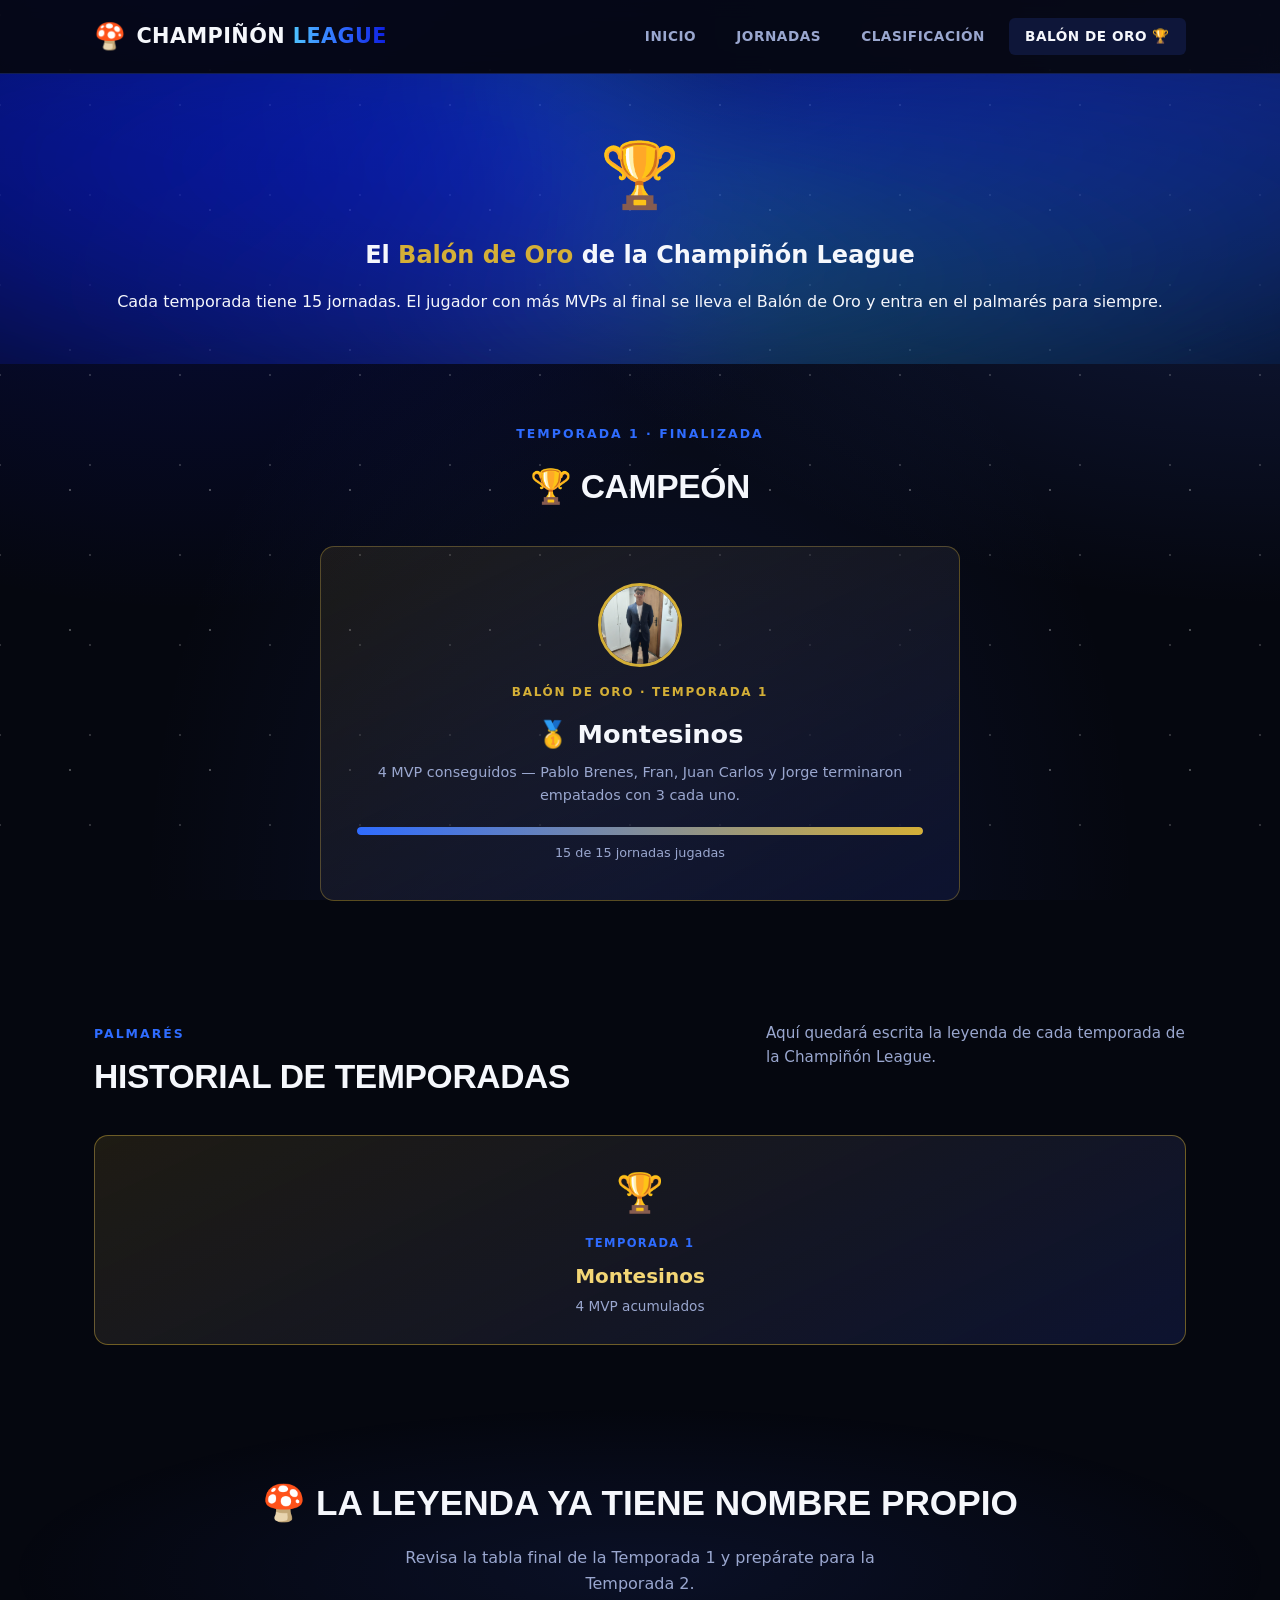
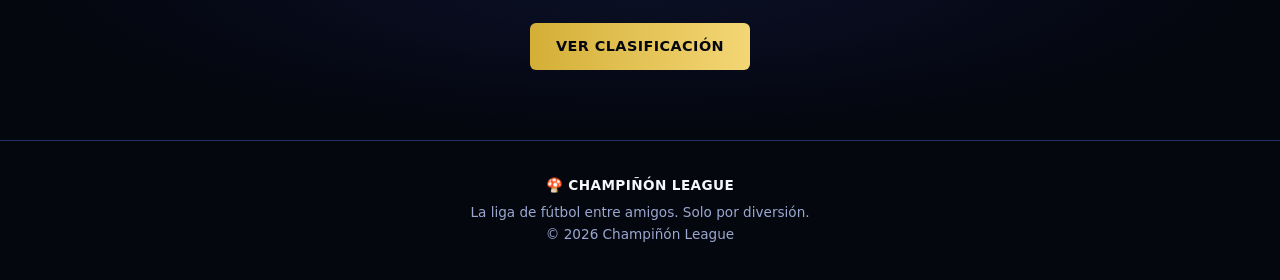
==== commit b53cb633: "Cerrar la Temporada 1: MVP de Jorge en jornada 15, Montesinos campeón del Balón de Oro Co-Authored-B" ====
--- a/balon-de-oro.html
+++ b/balon-de-oro.html
@@ -22,7 +22,7 @@
       <a href="index.html">Inicio</a>
       <a href="jornadas.html">Jornadas</a>
       <a href="clasificacion.html">Clasificación</a>
-      <a href="balon-de-oro.html" class="activo">Balón de Oro <span class="badge-proximamente">Próximamente</span></a>
+      <a href="balon-de-oro.html" class="activo">Balón de Oro 🏆</a>
     </div>
   </nav>
 </header>
@@ -42,18 +42,19 @@
 <section>
   <div class="contenedor">
     <div class="titulo-seccion" style="justify-content:center; text-align:center; flex-direction:column; align-items:center;">
-      <span class="eyebrow">En juego ahora mismo</span>
-      <h2>Temporada 1</h2>
+      <span class="eyebrow">Temporada 1 · Finalizada</span>
+      <h2>🏆 Campeón</h2>
     </div>
 
-    <div class="temporada-actual-card">
-      <span class="eyebrow">Jornada 15 de 15</span>
-      <h3>🥇 Va en cabeza: Montesinos</h3>
-      <p>4 MVP conseguidos — Pablo Brenes, Fran y Juan Carlos le pisan los talones con 3, en la última jornada.</p>
+    <div class="temporada-actual-card ganada">
+      <div class="avatar-campeon"><img src="img/jugadores/montesinos.jpg" alt="Montesinos"></div>
+      <span class="eyebrow">Balón de Oro · Temporada 1</span>
+      <h3>🥇 Montesinos</h3>
+      <p>4 MVP conseguidos — Pablo Brenes, Fran, Juan Carlos y Jorge terminaron empatados con 3 cada uno.</p>
       <div class="progreso-barra">
-        <div class="relleno" style="width:93%;"></div>
+        <div class="relleno" style="width:100%;"></div>
       </div>
-      <div class="progreso-texto">14 de 15 jornadas jugadas</div>
+      <div class="progreso-texto">15 de 15 jornadas jugadas</div>
     </div>
   </div>
 </section>
@@ -69,11 +70,11 @@
     </div>
 
     <div class="historial-grid">
-      <div class="temporada-card pendiente">
+      <div class="temporada-card ganada">
         <div class="trofeo-grande">🏆</div>
         <div class="num-temporada">Temporada 1</div>
-        <div class="ganador">Por decidir</div>
-        <div class="detalle">Se conocerá al terminar la jornada 15</div>
+        <div class="ganador">Montesinos</div>
+        <div class="detalle">4 MVP acumulados</div>
       </div>
     </div>
   </div>
@@ -81,8 +82,8 @@
 
 <section class="cta">
   <div class="contenedor">
-    <h2>🍄 La leyenda se escribe jornada a jornada</h2>
-    <p>Sigue la clasificación en vivo para ver quién se acerca al primer Balón de Oro de la historia.</p>
+    <h2>🍄 La leyenda ya tiene nombre propio</h2>
+    <p>Revisa la tabla final de la Temporada 1 y prepárate para la Temporada 2.</p>
     <a href="clasificacion.html" class="boton oro">Ver clasificación</a>
   </div>
 </section>
--- a/css/style.css
+++ b/css/style.css
@@ -16,6 +16,8 @@
   --blanco: #f5f7fc;
   --texto-suave: #9aa7cf;
   --rojo-tarjeta: #e63946;
+  --naranja: #ff7a1a;
+  --naranja-claro: #ffb366;
   --radius: 14px;
   --sombra: 0 10px 30px rgba(0, 0, 0, 0.45);
 }
@@ -359,6 +361,58 @@
   box-shadow: 0 12px 30px rgba(63, 102, 255, 0.12);
 }
 
+.jornada-card.especial {
+  background: linear-gradient(155deg, rgba(255, 122, 26, 0.2), var(--gris-oscuro) 48%, var(--negro));
+  border-color: rgba(255, 150, 60, 0.4);
+}
+
+.jornada-card.especial:hover {
+  border-color: rgba(255, 150, 60, 0.65);
+  box-shadow: 0 12px 30px rgba(255, 122, 26, 0.18);
+}
+
+.jornada-card.especial .jornada-numero {
+  background: rgba(255, 122, 26, 0.2);
+  color: var(--naranja-claro);
+}
+
+.decor-halloween {
+  position: absolute;
+  line-height: 1;
+  font-size: 2rem;
+  filter: drop-shadow(0 4px 8px rgba(0, 0, 0, 0.6));
+  pointer-events: none;
+  z-index: 3;
+}
+
+.decor-halloween.tl {
+  top: -16px;
+  left: -14px;
+  font-size: 2.3rem;
+  transform: rotate(-15deg);
+}
+
+.decor-halloween.tr {
+  top: -14px;
+  right: -12px;
+  font-size: 1.9rem;
+  transform: rotate(12deg);
+}
+
+.decor-halloween.bl {
+  bottom: -12px;
+  left: -10px;
+  font-size: 1.7rem;
+  transform: rotate(10deg);
+}
+
+.decor-halloween.br {
+  bottom: -14px;
+  right: -14px;
+  font-size: 2.1rem;
+  transform: rotate(-10deg);
+}
+
 .jornada-info {
   flex: 1;
   min-width: 0;
@@ -1224,6 +1278,22 @@
   text-align: center;
 }
 
+.avatar-campeon {
+  width: 84px;
+  height: 84px;
+  border-radius: 50%;
+  border: 3px solid var(--oro);
+  overflow: hidden;
+  margin: 0 auto 16px;
+}
+
+.avatar-campeon img {
+  width: 100%;
+  height: 100%;
+  object-fit: cover;
+  display: block;
+}
+
 .temporada-actual-card .eyebrow {
   color: var(--oro);
   font-weight: 800;
@@ -1284,6 +1354,15 @@
   border-style: dashed;
 }
 
+.temporada-card.ganada {
+  border-color: rgba(212, 175, 55, 0.45);
+  background: linear-gradient(155deg, rgba(212, 175, 55, 0.12), var(--gris-oscuro));
+}
+
+.temporada-card.ganada .ganador {
+  color: var(--oro-claro);
+}
+
 .temporada-card .trofeo-grande {
   font-size: 2.4rem;
   margin-bottom: 10px;
@@ -1367,6 +1446,59 @@
 @media (max-width: 720px) {
   html {
     font-size: 85%;
+  }
+
+  .decor-halloween.tl { font-size: 1.6rem; top: -10px; left: -8px; }
+  .decor-halloween.tr { font-size: 1.3rem; top: -8px; right: -6px; }
+  .decor-halloween.bl { font-size: 1.2rem; bottom: -6px; left: -6px; }
+  .decor-halloween.br { font-size: 1.5rem; bottom: -8px; right: -8px; }
+
+  .jornadas-grid {
+    gap: 16px;
+  }
+
+  .jornada-card {
+    gap: 14px;
+    padding: 16px;
+  }
+
+  .jornada-info {
+    flex-direction: column;
+    gap: 14px;
+  }
+
+  .jornada-numero {
+    font-size: 0.68rem;
+    padding: 4px 10px;
+    margin-bottom: 10px;
+  }
+
+  .jornada-card h3 {
+    font-size: 1.05rem;
+    margin-bottom: 8px;
+  }
+
+  .mvp-banner,
+  .lesion-banner {
+    padding: 8px 12px;
+    margin-bottom: 10px;
+    gap: 8px;
+  }
+
+  .mvp-banner .texto strong,
+  .lesion-banner .texto strong {
+    font-size: 0.9rem;
+  }
+
+  .mvp-poster {
+    height: auto;
+    width: 120px;
+    align-self: flex-start;
+  }
+
+  .mvp-poster img {
+    width: 100%;
+    height: auto;
   }
 
   .contenedor {
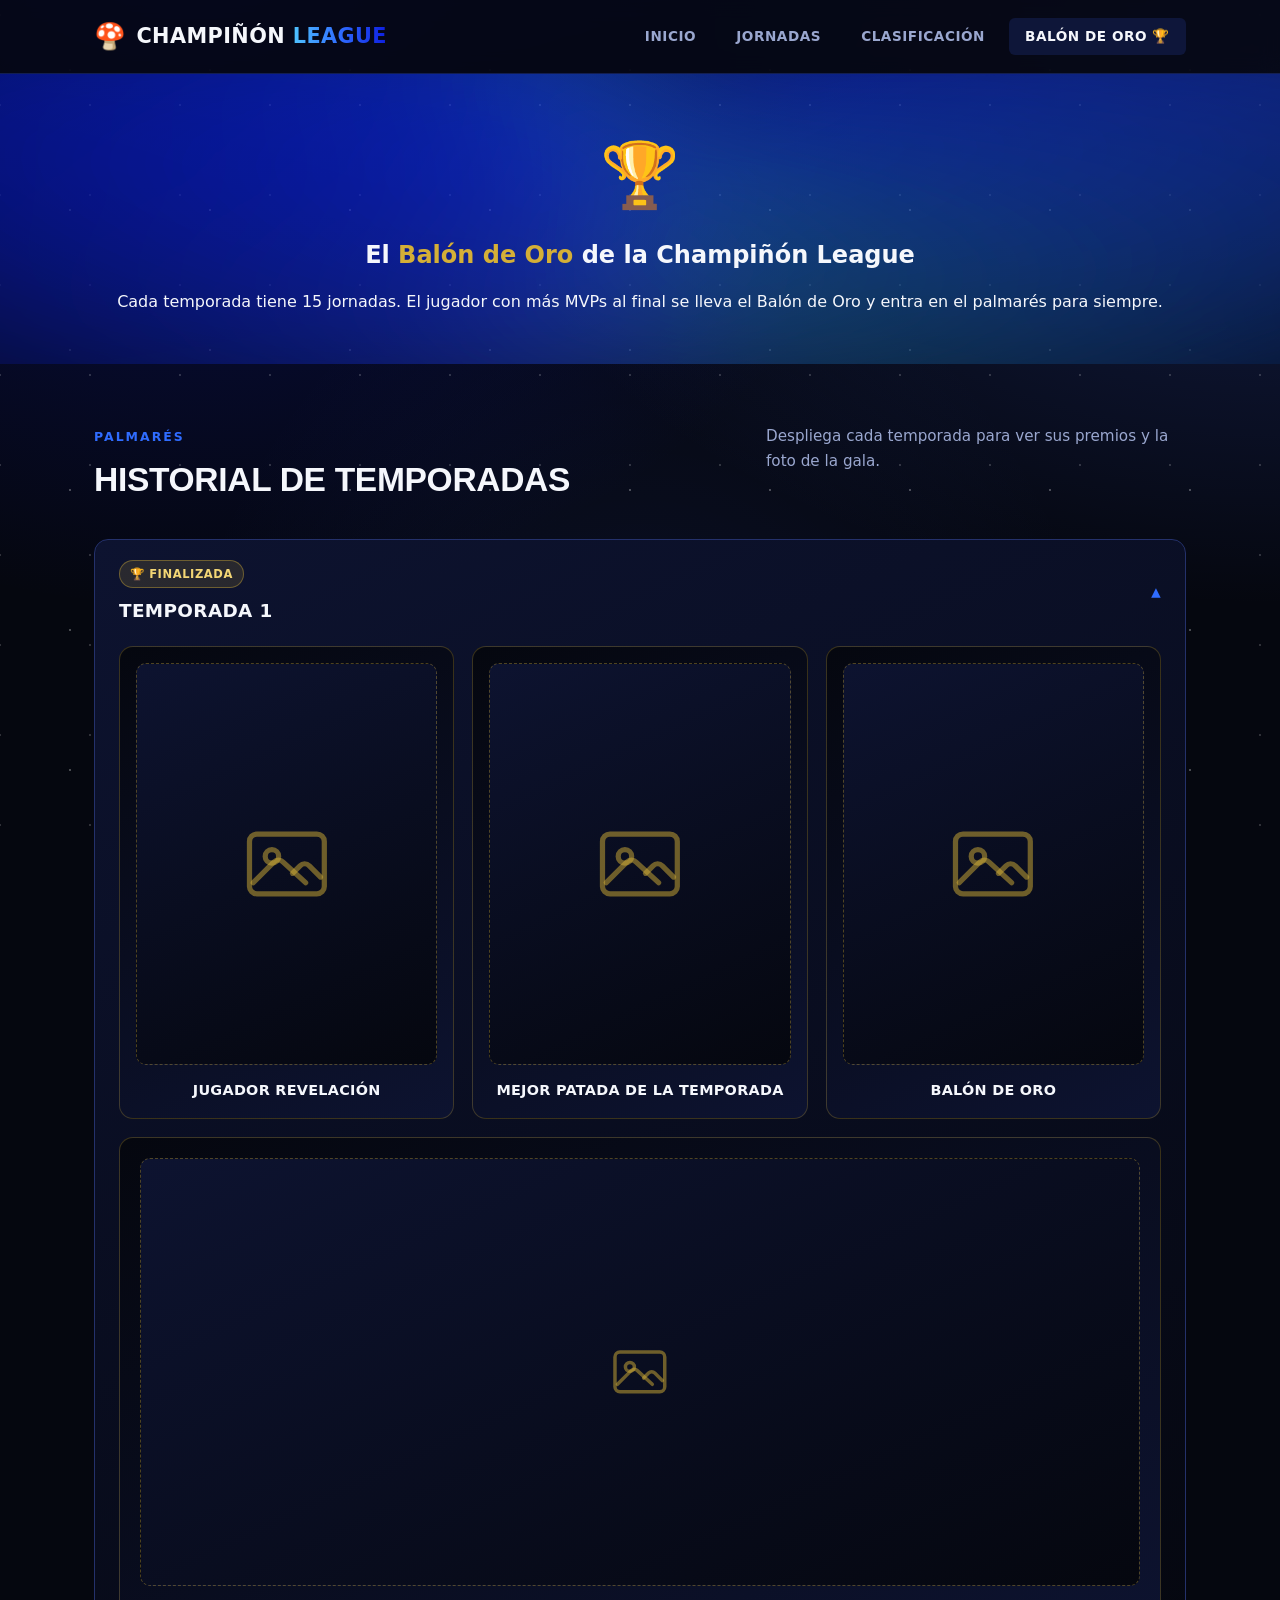
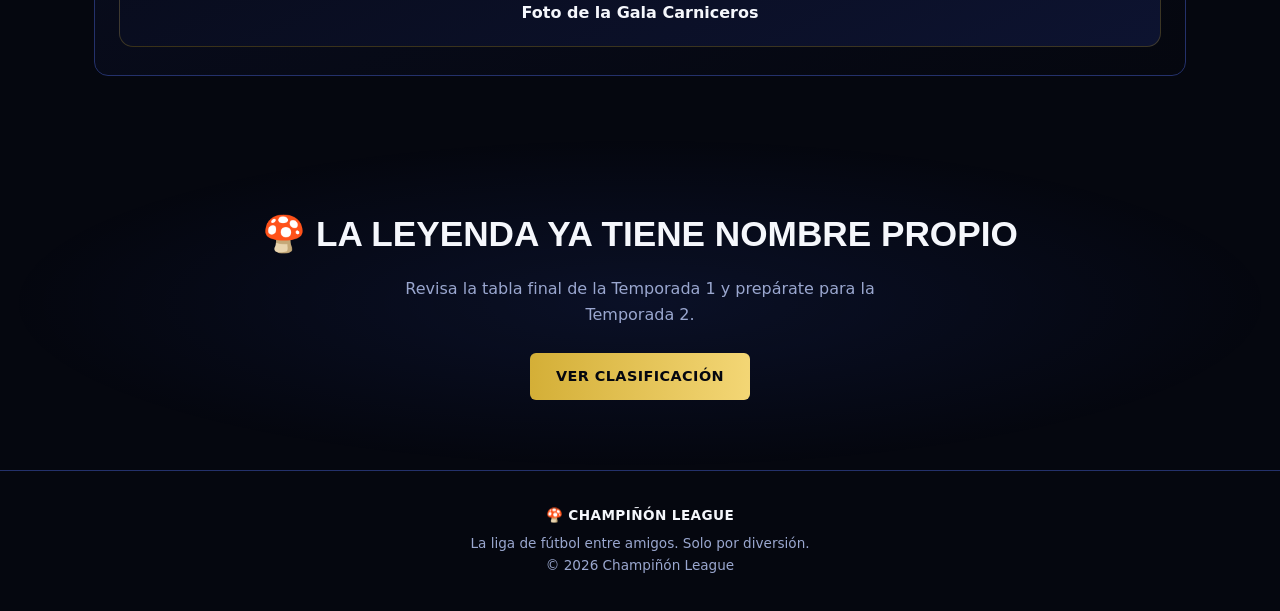
==== commit b8da6651: "Rediseñar Balón de Oro: quitar resumen de temporada en curso, historial como desplegable con placeho" ====
--- a/balon-de-oro.html
+++ b/balon-de-oro.html
@@ -41,41 +41,77 @@
 
 <section>
   <div class="contenedor">
-    <div class="titulo-seccion" style="justify-content:center; text-align:center; flex-direction:column; align-items:center;">
-      <span class="eyebrow">Temporada 1 · Finalizada</span>
-      <h2>🏆 Campeón</h2>
-    </div>
-
-    <div class="temporada-actual-card ganada">
-      <div class="avatar-campeon"><img src="img/jugadores/montesinos.jpg" alt="Montesinos"></div>
-      <span class="eyebrow">Balón de Oro · Temporada 1</span>
-      <h3>🥇 Montesinos</h3>
-      <p>4 MVP conseguidos — Pablo Brenes, Fran, Juan Carlos y Jorge terminaron empatados con 3 cada uno.</p>
-      <div class="progreso-barra">
-        <div class="relleno" style="width:100%;"></div>
-      </div>
-      <div class="progreso-texto">15 de 15 jornadas jugadas</div>
-    </div>
-  </div>
-</section>
-
-<section>
-  <div class="contenedor">
     <div class="titulo-seccion">
       <div>
         <span class="eyebrow">Palmarés</span>
         <h2>Historial de temporadas</h2>
       </div>
-      <p>Aquí quedará escrita la leyenda de cada temporada de la Champiñón League.</p>
+      <p>Despliega cada temporada para ver sus premios y la foto de la gala.</p>
     </div>
 
-    <div class="historial-grid">
-      <div class="temporada-card ganada">
-        <div class="trofeo-grande">🏆</div>
-        <div class="num-temporada">Temporada 1</div>
-        <div class="ganador">Montesinos</div>
-        <div class="detalle">4 MVP acumulados</div>
+    <div class="temporadas-acordeon">
+
+      <div class="temporada-bloque">
+        <button class="temporada-toggle abierto" data-target="panel-palmares-t1" aria-expanded="true">
+          <div>
+            <span class="eyebrow dorado">🏆 Finalizada</span>
+            <h3>Temporada 1</h3>
+          </div>
+          <span class="flecha">▾</span>
+        </button>
+        <div class="temporada-panel abierto" id="panel-palmares-t1">
+
+          <div class="premios-grid">
+            <div class="premio-card">
+              <div class="premio-foto">
+                <svg viewBox="0 0 24 24" fill="none" xmlns="http://www.w3.org/2000/svg">
+                  <rect x="2" y="4" width="20" height="16" rx="2" stroke="currentColor" stroke-width="1.4"/>
+                  <circle cx="8" cy="10" r="1.8" stroke="currentColor" stroke-width="1.4"/>
+                  <path d="M3 17l5.5-5.5a1.8 1.8 0 0 1 2.5 0L17 17" stroke="currentColor" stroke-width="1.4" stroke-linecap="round" stroke-linejoin="round"/>
+                  <path d="M13.5 14.5l2-2a1.8 1.8 0 0 1 2.5 0L21 15.5" stroke="currentColor" stroke-width="1.4" stroke-linecap="round" stroke-linejoin="round"/>
+                </svg>
+              </div>
+              <h4>Jugador Revelación</h4>
+            </div>
+            <div class="premio-card">
+              <div class="premio-foto">
+                <svg viewBox="0 0 24 24" fill="none" xmlns="http://www.w3.org/2000/svg">
+                  <rect x="2" y="4" width="20" height="16" rx="2" stroke="currentColor" stroke-width="1.4"/>
+                  <circle cx="8" cy="10" r="1.8" stroke="currentColor" stroke-width="1.4"/>
+                  <path d="M3 17l5.5-5.5a1.8 1.8 0 0 1 2.5 0L17 17" stroke="currentColor" stroke-width="1.4" stroke-linecap="round" stroke-linejoin="round"/>
+                  <path d="M13.5 14.5l2-2a1.8 1.8 0 0 1 2.5 0L21 15.5" stroke="currentColor" stroke-width="1.4" stroke-linecap="round" stroke-linejoin="round"/>
+                </svg>
+              </div>
+              <h4>Mejor Patada de la Temporada</h4>
+            </div>
+            <div class="premio-card">
+              <div class="premio-foto">
+                <svg viewBox="0 0 24 24" fill="none" xmlns="http://www.w3.org/2000/svg">
+                  <rect x="2" y="4" width="20" height="16" rx="2" stroke="currentColor" stroke-width="1.4"/>
+                  <circle cx="8" cy="10" r="1.8" stroke="currentColor" stroke-width="1.4"/>
+                  <path d="M3 17l5.5-5.5a1.8 1.8 0 0 1 2.5 0L17 17" stroke="currentColor" stroke-width="1.4" stroke-linecap="round" stroke-linejoin="round"/>
+                  <path d="M13.5 14.5l2-2a1.8 1.8 0 0 1 2.5 0L21 15.5" stroke="currentColor" stroke-width="1.4" stroke-linecap="round" stroke-linejoin="round"/>
+                </svg>
+              </div>
+              <h4>Balón de Oro</h4>
+            </div>
+          </div>
+
+          <div class="gala-card">
+            <div class="gala-foto">
+              <svg viewBox="0 0 24 24" fill="none" xmlns="http://www.w3.org/2000/svg">
+                <rect x="2" y="4" width="20" height="16" rx="2" stroke="currentColor" stroke-width="1.4"/>
+                <circle cx="8" cy="10" r="1.8" stroke="currentColor" stroke-width="1.4"/>
+                <path d="M3 17l5.5-5.5a1.8 1.8 0 0 1 2.5 0L17 17" stroke="currentColor" stroke-width="1.4" stroke-linecap="round" stroke-linejoin="round"/>
+                <path d="M13.5 14.5l2-2a1.8 1.8 0 0 1 2.5 0L21 15.5" stroke="currentColor" stroke-width="1.4" stroke-linecap="round" stroke-linejoin="round"/>
+              </svg>
+            </div>
+            <h4>Foto de la Gala Carniceros</h4>
+          </div>
+
+        </div>
       </div>
+
     </div>
   </div>
 </section>
@@ -100,6 +136,17 @@
   const toggle = document.getElementById('menuToggle');
   const enlaces = document.getElementById('enlaces');
   toggle.addEventListener('click', () => enlaces.classList.toggle('abierto'));
+
+  document.querySelectorAll('.temporada-toggle').forEach((boton) => {
+    boton.addEventListener('click', () => {
+      const panel = document.getElementById(boton.dataset.target);
+      const abrir = !boton.classList.contains('abierto');
+      boton.classList.toggle('abierto', abrir);
+      boton.setAttribute('aria-expanded', abrir);
+      panel.classList.toggle('abierto', abrir);
+      panel.hidden = !abrir;
+    });
+  });
 </script>
 
 </body>
--- a/css/style.css
+++ b/css/style.css
@@ -1242,11 +1242,41 @@
   letter-spacing: 0.02em;
 }
 
+.gala-card {
+  margin-top: 18px;
+  background: linear-gradient(155deg, var(--negro), var(--gris-oscuro));
+  border: 1px solid rgba(212, 175, 55, 0.25);
+  border-radius: var(--radius);
+  padding: 20px;
+  text-align: center;
+}
+
+.gala-foto {
+  aspect-ratio: 21 / 9;
+  border-radius: 10px;
+  margin-bottom: 14px;
+  background: linear-gradient(155deg, var(--gris-oscuro), var(--negro));
+  border: 1.5px dashed rgba(212, 175, 55, 0.35);
+  display: flex;
+  align-items: center;
+  justify-content: center;
+}
+
+.gala-foto svg {
+  width: 14%;
+  height: 14%;
+  color: rgba(212, 175, 55, 0.5);
+}
+
 @media (max-width: 700px) {
   .premios-grid {
     grid-template-columns: 1fr;
   }
 
+  .gala-foto {
+    aspect-ratio: 4 / 3;
+  }
+
   .temporada-toggle {
     padding: 16px 18px;
   }
@@ -1266,126 +1296,6 @@
 .balon-hero .emoji-grande {
   font-size: 4rem;
   margin-bottom: 10px;
-}
-
-.temporada-actual-card {
-  max-width: 640px;
-  margin: 0 auto;
-  background: linear-gradient(155deg, rgba(212, 175, 55, 0.1), var(--gris-oscuro));
-  border: 1px solid rgba(212, 175, 55, 0.35);
-  border-radius: var(--radius);
-  padding: 36px;
-  text-align: center;
-}
-
-.avatar-campeon {
-  width: 84px;
-  height: 84px;
-  border-radius: 50%;
-  border: 3px solid var(--oro);
-  overflow: hidden;
-  margin: 0 auto 16px;
-}
-
-.avatar-campeon img {
-  width: 100%;
-  height: 100%;
-  object-fit: cover;
-  display: block;
-}
-
-.temporada-actual-card .eyebrow {
-  color: var(--oro);
-  font-weight: 800;
-  text-transform: uppercase;
-  font-size: 0.75rem;
-  letter-spacing: 0.14em;
-  margin-bottom: 12px;
-  display: block;
-}
-
-.temporada-actual-card h3 {
-  font-size: 1.6rem;
-  margin-bottom: 6px;
-}
-
-.temporada-actual-card p {
-  color: var(--texto-suave);
-  font-size: 0.9rem;
-  margin-bottom: 20px;
-}
-
-.progreso-barra {
-  height: 8px;
-  background: var(--gris-medio);
-  border-radius: 999px;
-  overflow: hidden;
-  margin-bottom: 8px;
-}
-
-.progreso-barra .relleno {
-  height: 100%;
-  background: linear-gradient(90deg, var(--verde-neon), var(--oro));
-  border-radius: 999px;
-}
-
-.progreso-texto {
-  font-size: 0.8rem;
-  color: var(--texto-suave);
-}
-
-.historial-grid {
-  display: grid;
-  grid-template-columns: repeat(auto-fit, minmax(260px, 1fr));
-  gap: 20px;
-}
-
-.temporada-card {
-  background: var(--gris-oscuro);
-  border: 1px solid var(--gris-medio);
-  border-radius: var(--radius);
-  padding: 26px;
-  text-align: center;
-  position: relative;
-}
-
-.temporada-card.pendiente {
-  opacity: 0.55;
-  border-style: dashed;
-}
-
-.temporada-card.ganada {
-  border-color: rgba(212, 175, 55, 0.45);
-  background: linear-gradient(155deg, rgba(212, 175, 55, 0.12), var(--gris-oscuro));
-}
-
-.temporada-card.ganada .ganador {
-  color: var(--oro-claro);
-}
-
-.temporada-card .trofeo-grande {
-  font-size: 2.4rem;
-  margin-bottom: 10px;
-}
-
-.temporada-card .num-temporada {
-  font-size: 0.72rem;
-  text-transform: uppercase;
-  letter-spacing: 0.12em;
-  color: var(--verde-neon);
-  font-weight: 800;
-  margin-bottom: 8px;
-}
-
-.temporada-card .ganador {
-  font-size: 1.25rem;
-  font-weight: 800;
-  margin-bottom: 4px;
-}
-
-.temporada-card .detalle {
-  color: var(--texto-suave);
-  font-size: 0.85rem;
 }
 
 /* ---------- CTA / Footer ---------- */
